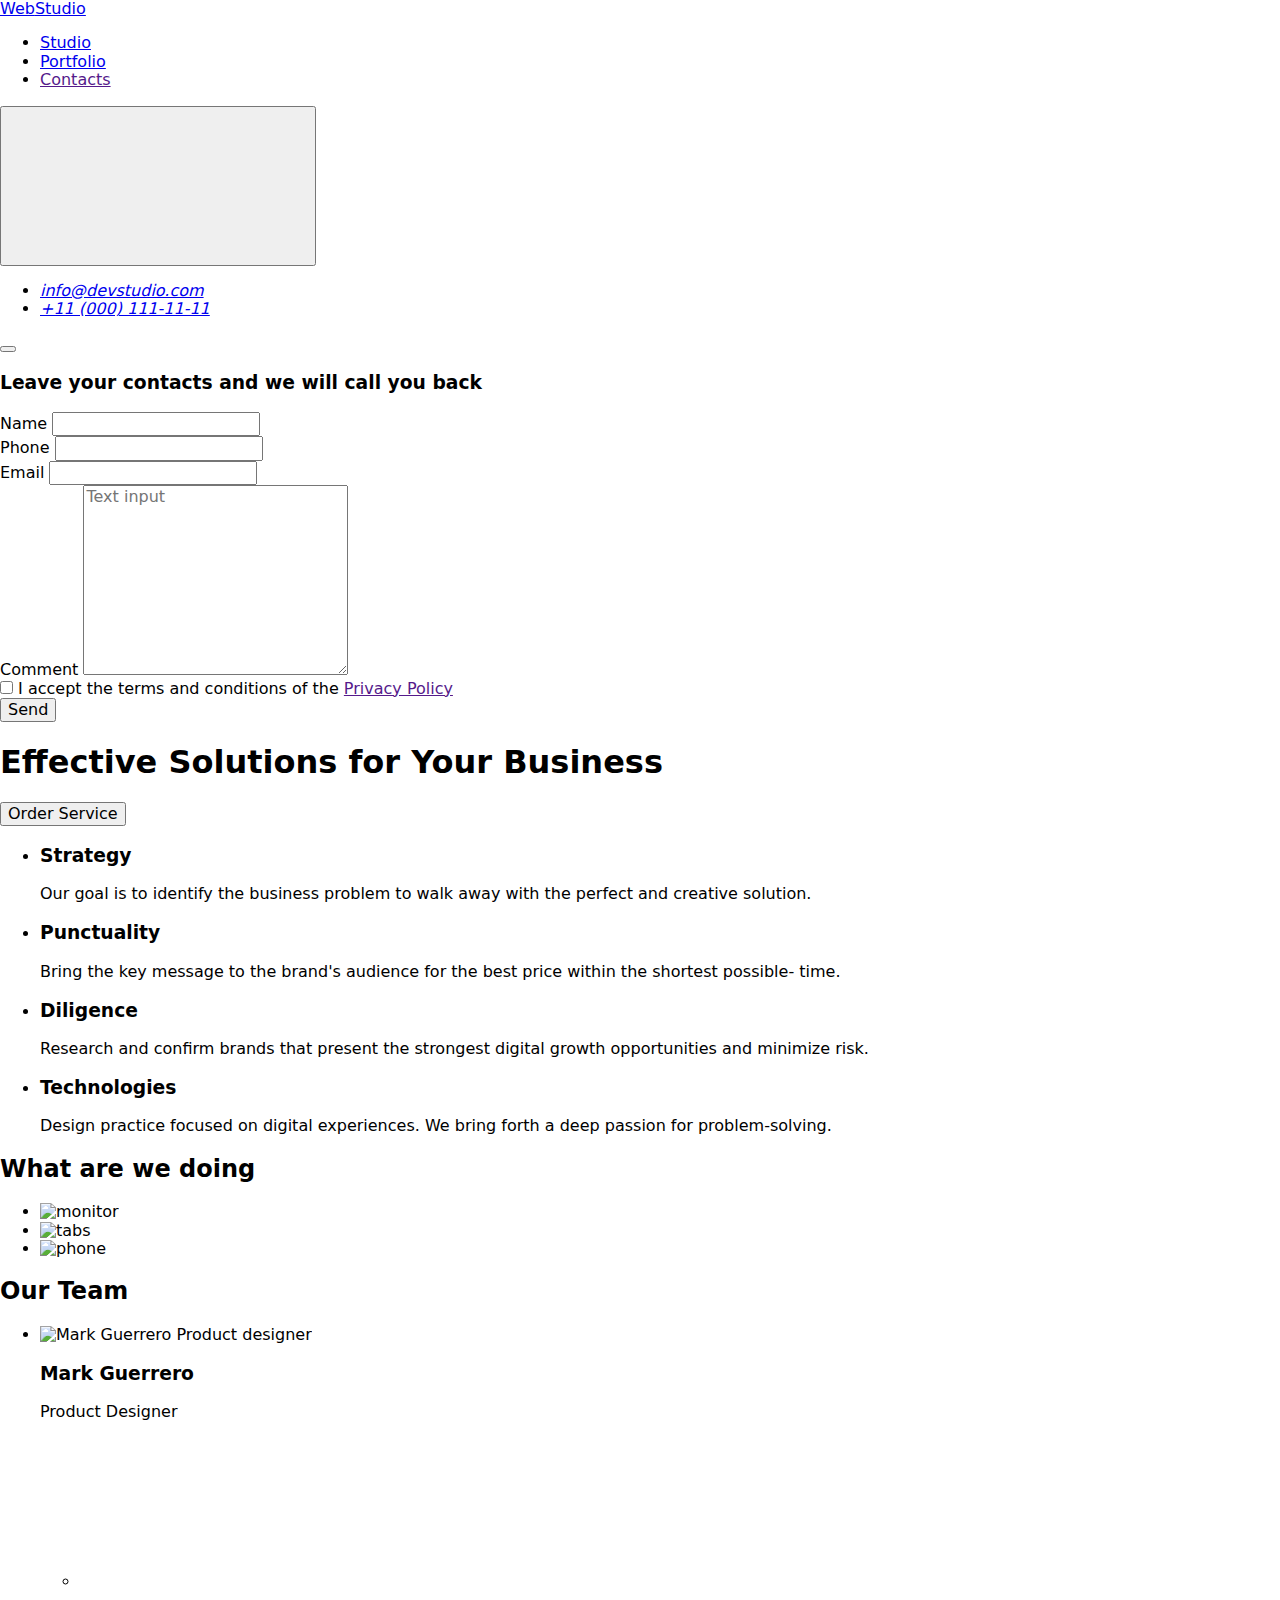
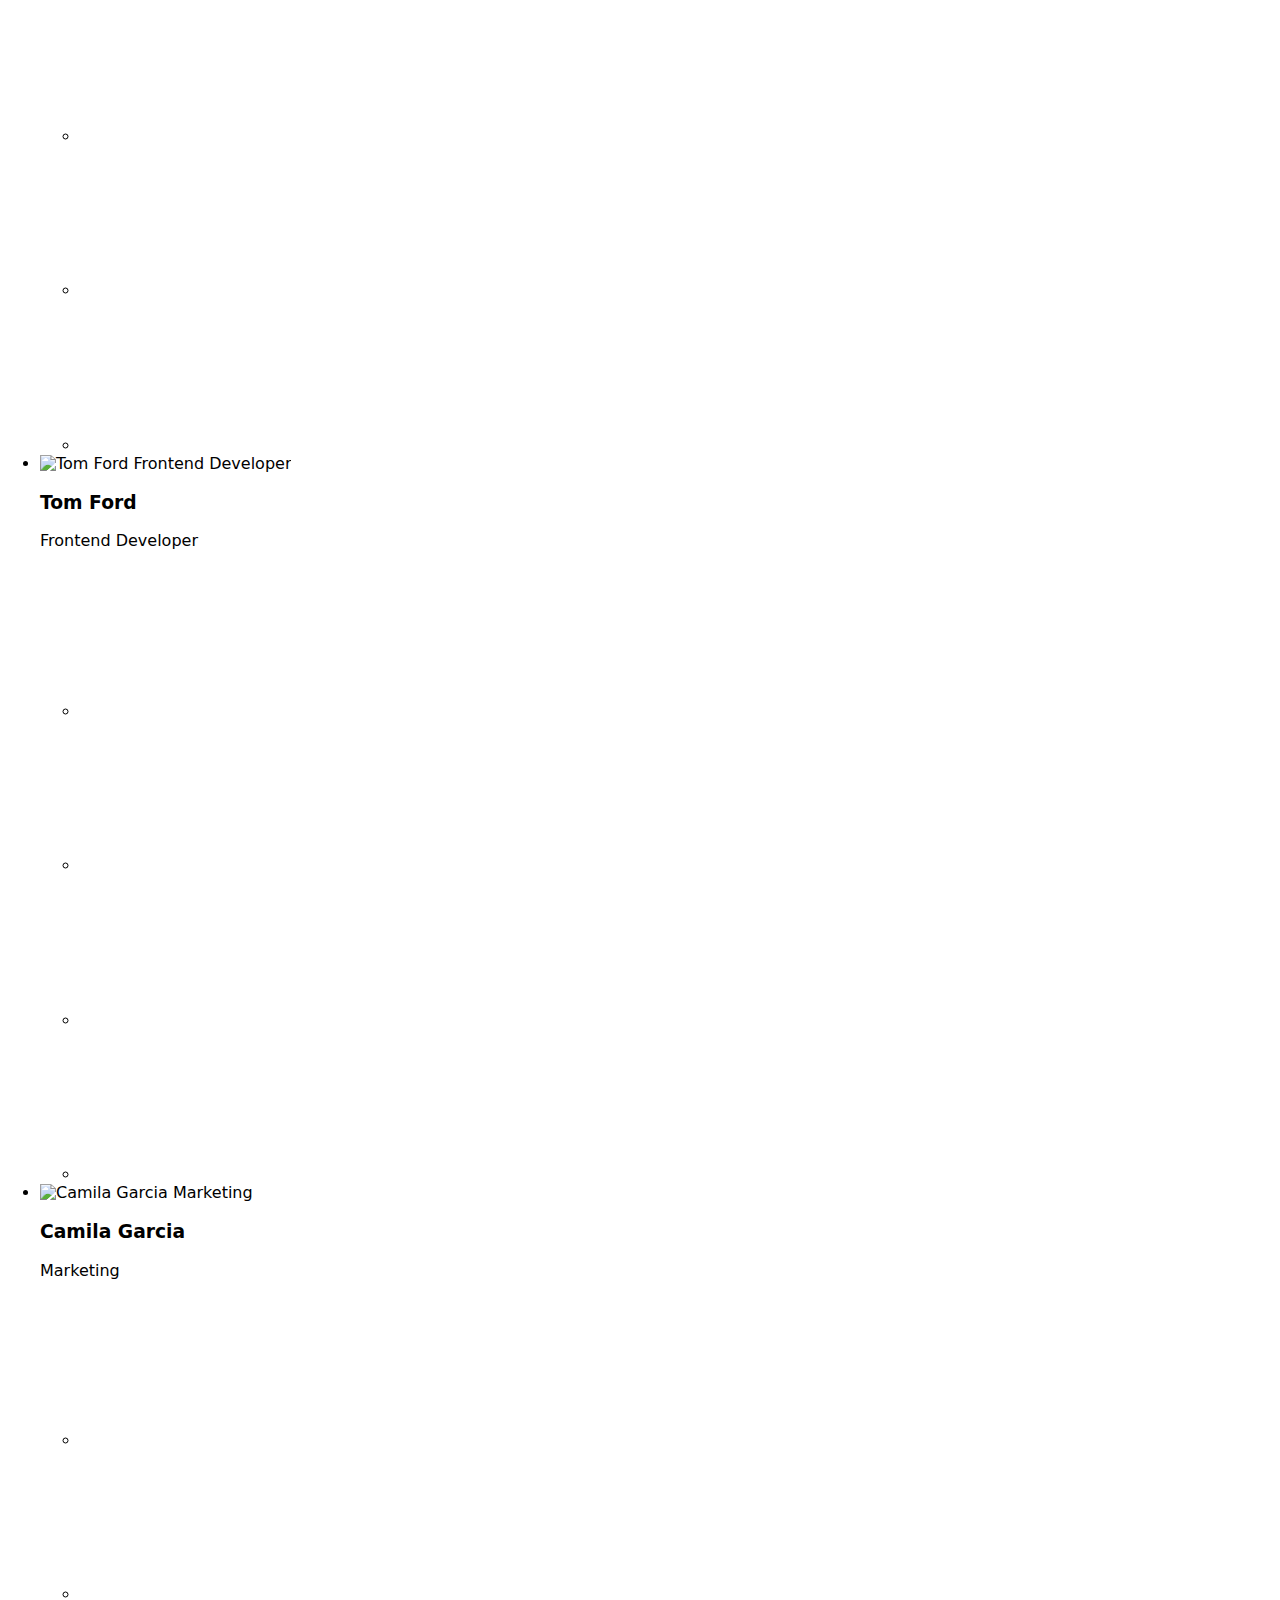
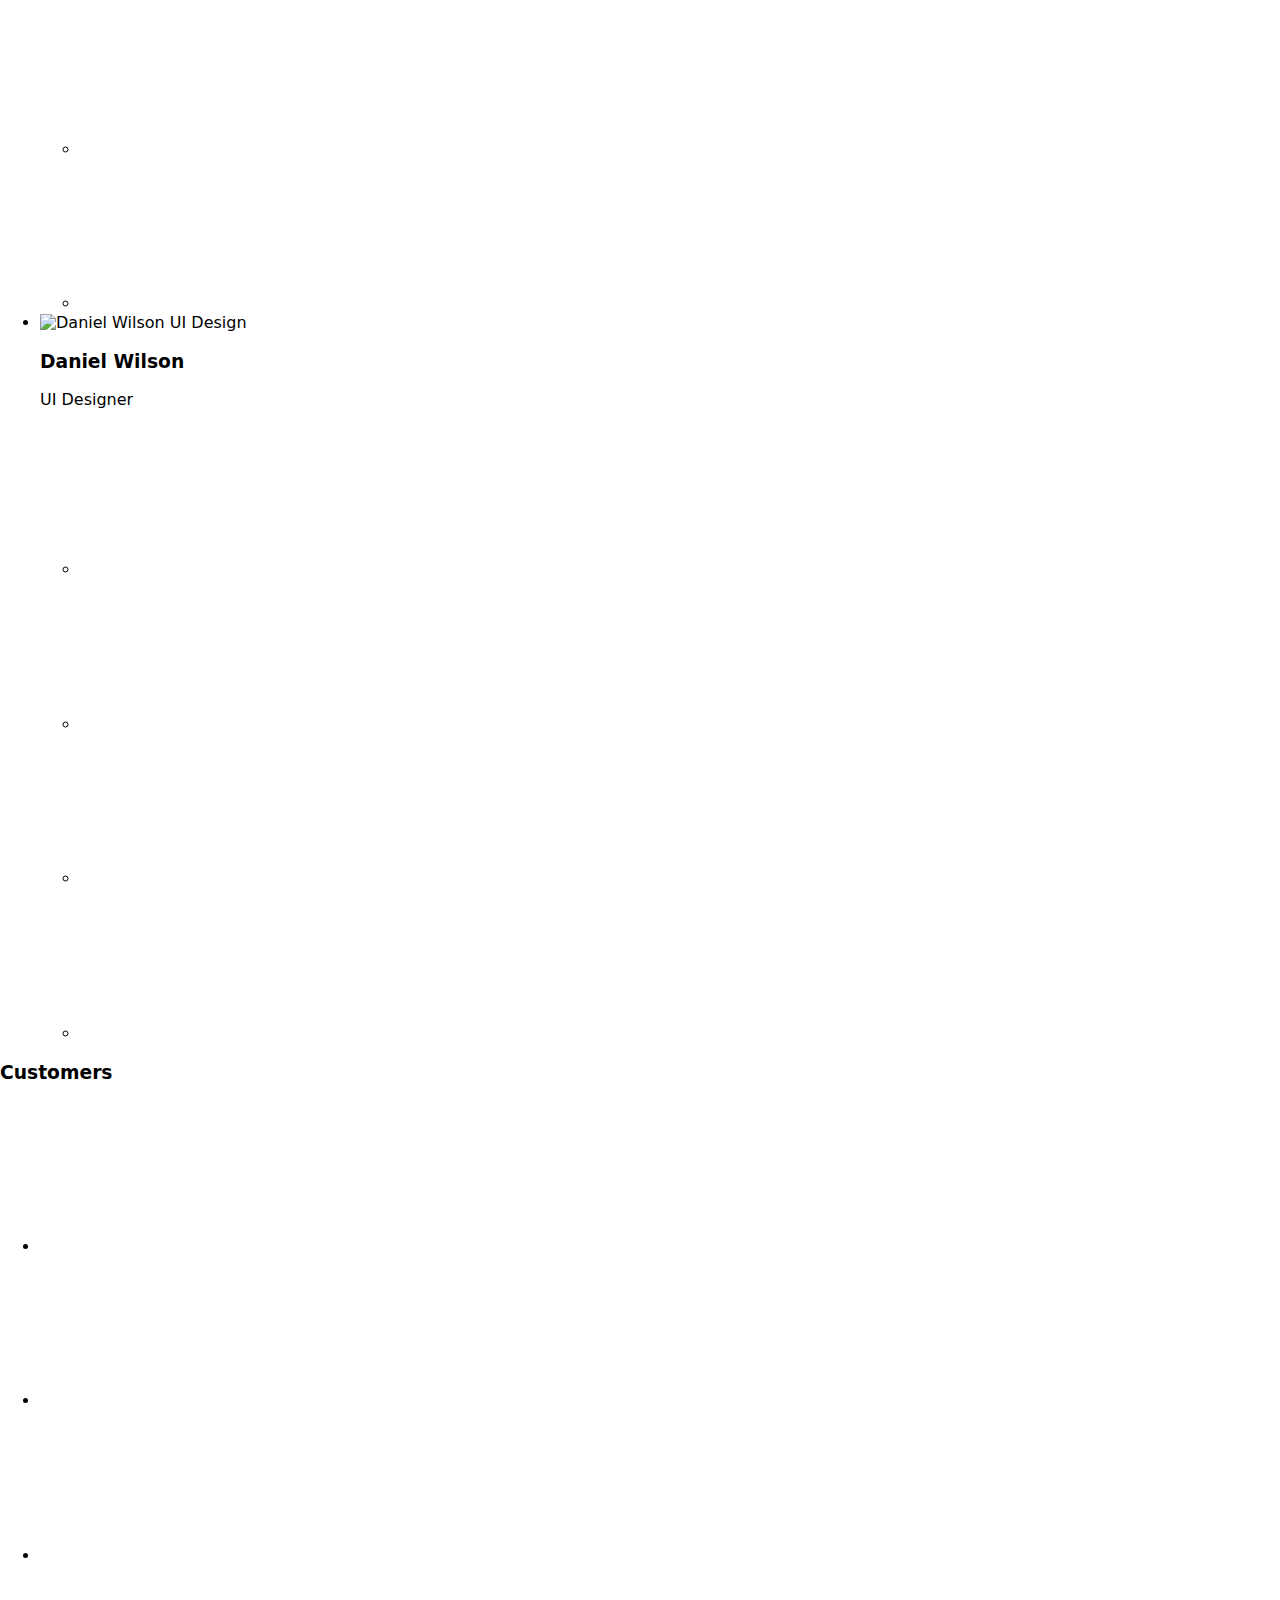
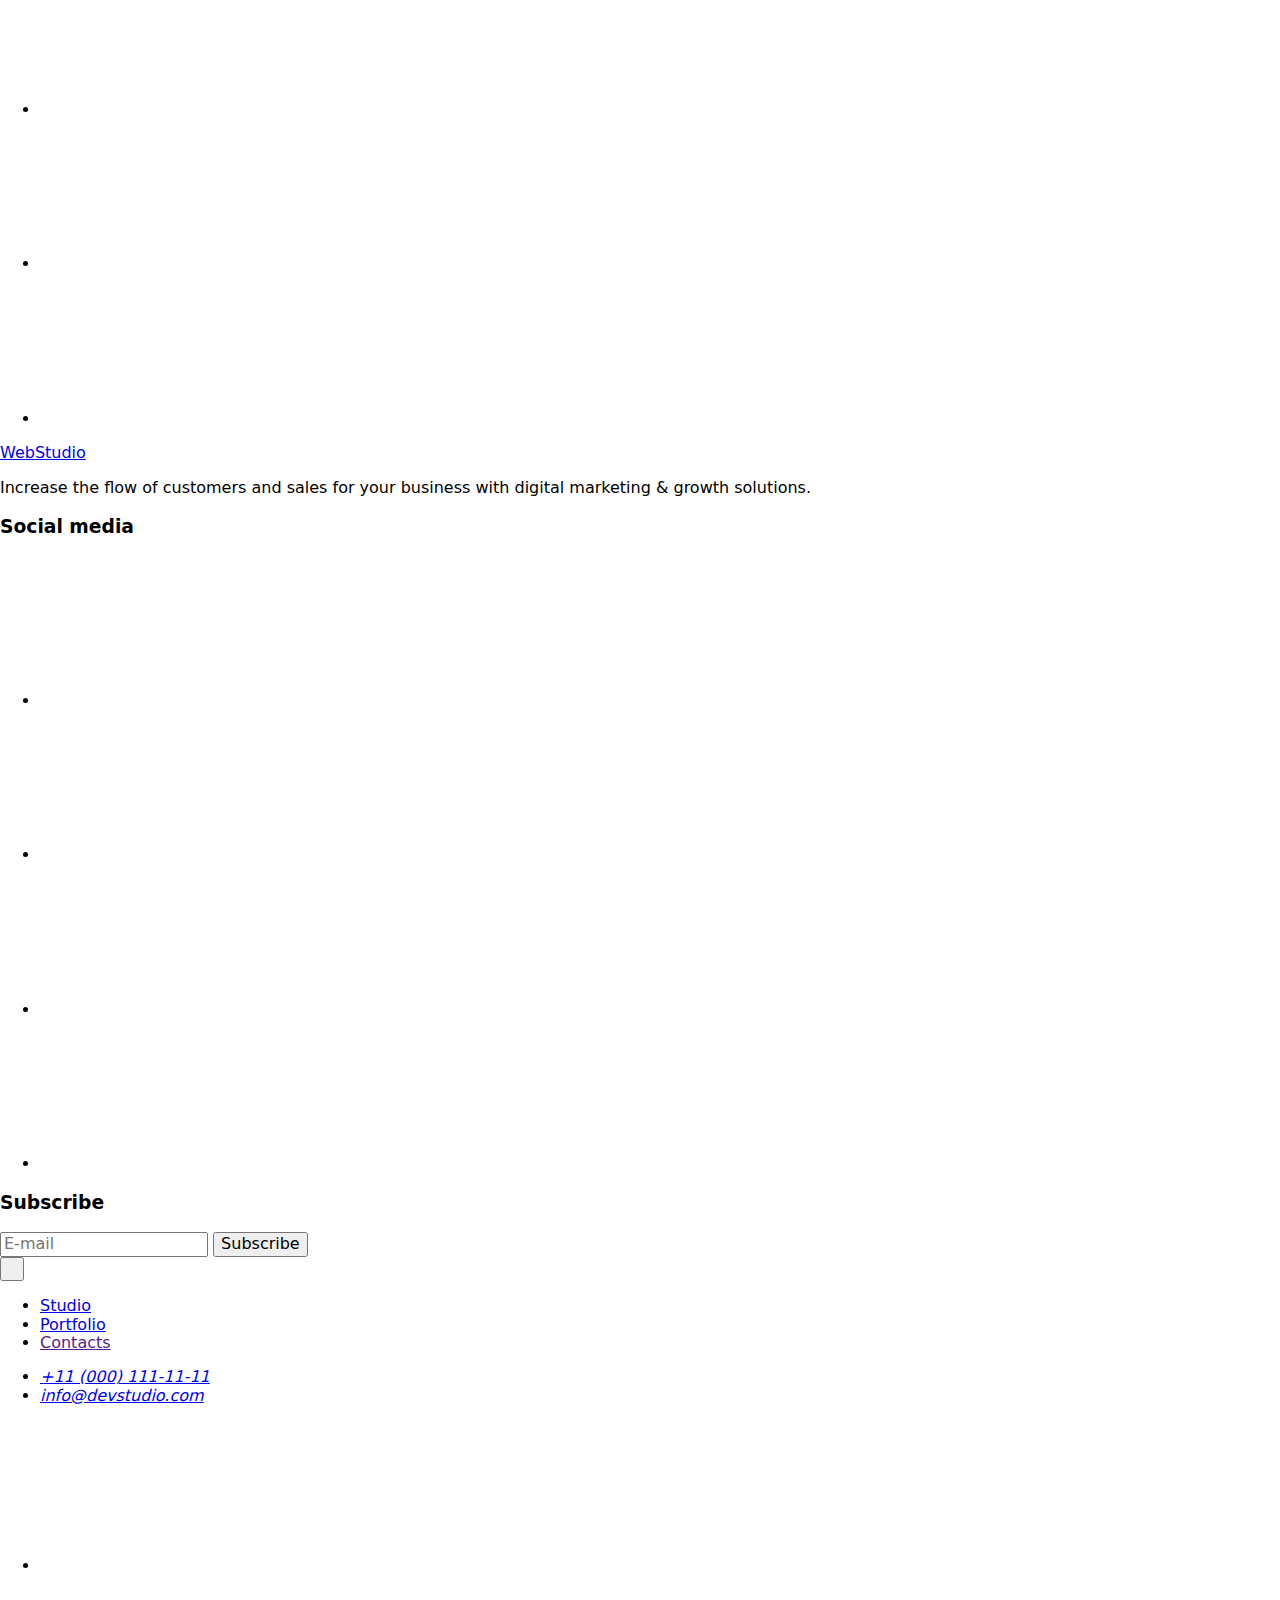
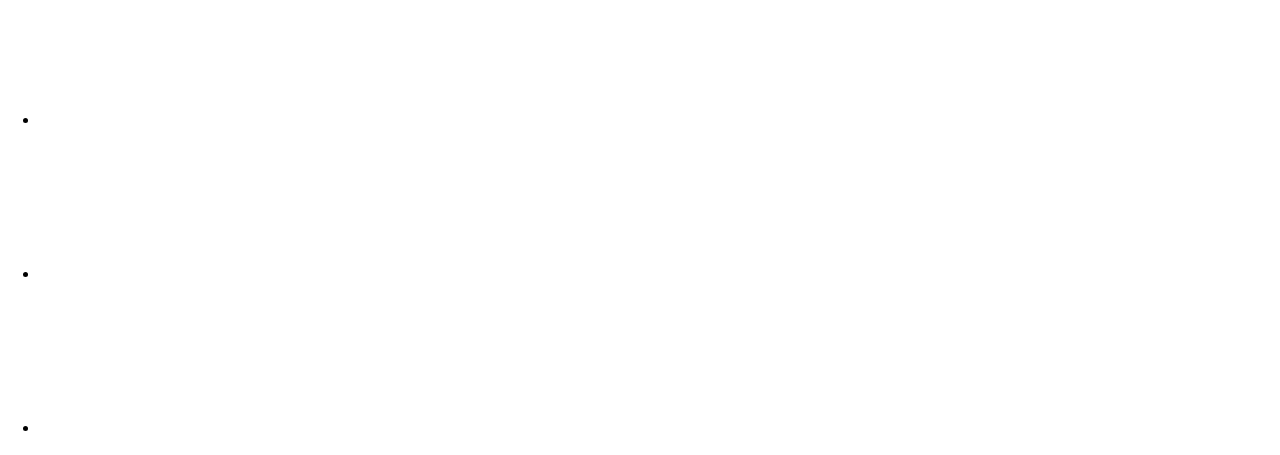
==== index.html @ 791ce7dd "Create index.html" ====
<!DOCTYPE html>
<html lang="en">

<head>
    <meta charset="UTF-8">
    <meta http-equiv="X-UA-Compatible" content="IE=edge">
    <meta name="viewport" content="width=device-width, initial-scale=1.0">
    <title>Studio</title>


    <link rel="preconnect" href="https://fonts.googleapis.com">
    <link rel="preconnect" href="https://fonts.gstatic.com" crossorigin>
    <link
        href="https://fonts.googleapis.com/css2?family=Raleway:wght@800&family=Roboto:wght@400;500;700;900&display=swap"
        rel="stylesheet">
    <link rel="preconnect" href="https://fonts.gstatic.com" crossorigin>
    <link
        href="https://fonts.googleapis.com/css2?family=Raleway:wght@800&family=Roboto:wght@400;500;700;900&display=swap"
        rel="stylesheet">
    <link rel="stylesheet"
        href="https://cdnjs.cloudflare.com/ajax/libs/modern-normalize/1.1.0/modern-normalize.min.css">
    <link rel="stylesheet" href="./css/style.css">
</head>

<body>
    <!-- HEADER -->
    <header class="page-header">
        <!-- Navigation -->
        <div class="conteiner">
            <nav class="navigation">
                <a class="link logotype" href="./index.html">Web<span class="logotype-item">Studio</span></a>
                <ul class="list menu-list">
                    <li class="menu-item"><a class="link menu-link hover color" href="./index.html">Studio</a></li>
                    <li class="menu-item"><a class="link menu-link" href="./portfolio.html">Portfolio</a></li>
                    <li class="menu-item"><a class="link menu-link" href="">Contacts</a></li>
                </ul>
            </nav>
            <button  class="mobile-menu-open"><svg class="icon-one icon-hamburger js-open-menu">
                    <use  href="./images/social-media/icons.svg#icon-hamburger"></use>
                </svg></button>
            <!-- Address -->
            <address class="list-number">
                <ul class=" list-number">
                    <li><a class="link mail-post" href="mailto:info@devstudio.com">info@devstudio.com</a></li>
                    <li><a class="link phone-number" href="tel:+110001111111">+11 (000) 111-11-11</a></li>
                </ul>
            </address>
        </div>
    </header>
    
    </div>

    <main>
        <section class="page-hero">
            <div data-modal class="backdrop is-hidden">
                <div class="modal">

                    <div class="conteiner-modal">
                        <button class="button-modal" type="button" data-modal-close></button>
                        <h3 class="modal-title">Leave your contacts and we will call you back</h3>

                        <form class="form">
                            <div class="field">
                                <label for="name">Name</label>
                                <input type="text" class="name icon-form" name="name" id="name">
                            </div>
                            <div class="field">
                                <label for="phone">Phone</label>
                                <input type="tel" class="phone icon-form" name="phone" id="phone">
                            </div>
                            <div class="field">
                                <label for="email">Email</label>
                                <input type="email" class="mail icon-form" name="email" id="email">
                            </div>
                            <div class="form-comment"><label for="comment">Comment</label>
                                <textarea name="comment" id="comment" placeholder="Text input" cols="30"
                                    rows="10"></textarea>
                            </div>
                            <div class="form-policy">
                                <label class="label-policy"><input type="checkbox" class="border" name="privacy-policy"
                                        id="privacy-policy">
                                    <span class="icon-policy">
                                    </span>I accept the terms and conditions of the <a class="link-policy"
                                        href="">Privacy
                                        Policy</a></label>

                            </div>
                            <div class="form-button"><button class="button-form" type="submit">Send</button>
                            </div>
                        </form>
                    </div>
                </div>
            </div>
            <div class="hero">
                <h1 class="hero-title">Effective Solutions for Your Business</h1>
                <button data-modal-open class="button" type="button">Order Service</button>
            </div>

            </div>
        </section>

        <section class="page-first-section">
            <div class="conteiner-first-section">
                <h2 hidden>Strategy</h2>
                <ul class="list list-position">
                    <li class="title-position  icon-antenna">
                        <h3 class="title-item-position">Strategy</h3>
                        <p class="suptitle-position">Our goal is to identify the business problem to walk away with
                            the
                            perfect
                            and
                            creative solution.
                        </p>
                    </li>
                    <li class="title-position icon-clock">
                        <h3 class="title-item-position">Punctuality</h3>
                        <p class="suptitle-position">
                            Bring the key message to the brand's audience for the best price within the shortest
                            possible-
                            time. </p>
                    </li>
                    <li class="title-position icon-diagram">
                        <h3 class="title-item-position">Diligence</h3>
                        <p class="suptitle-position"> Research and confirm brands that present the strongest digital
                            growth
                            opportunities and minimize
                            risk.
                        </p>
                    </li>
                    <li class="title-position icon-astronaut">
                        <h3 class="title-item-position">Technologies</h3>
                        <p class="suptitle-position"> Design practice focused on digital experiences. We bring forth
                            a deep
                            passion
                            for
                            problem-solving.
                        </p>
                    </li>
                </ul>
            </div>
        </section>
        
        <section class="page-section">
            <div class="conteiner-section">
                <h2 class="title">What are we doing</h2>
                <ul class="list list-position">
                    <li> <img src="./images/img-1.jpg" alt="monitor" width="360" height="300"></li>
                    <li> <img src="./images/img-2.jpg" alt="tabs" width="360" height="300"></li>
                    <li> <img src="./images/img-3.jpg" alt="phone" width="360" height="300"></li>
                </ul>
            </div>
        </section>
        <section class="page-last-section">
            <div class="conteiner-last-section">
                <h2 class="title">Our Team</h2>
                <ul class="list list-position-last-section">
                    <li class="list-workers"> <img src="./images/Team-Card-1.jpg" alt="Mark Guerrero Product designer"
                            width="264" height="260">
                        <div class="workers">
                            <h3 class="title-name">Mark Guerrero</h3>
                            <p class="position">Product Designer</p>
                            <ul class="list social-media">
                                <li class="list"><a class="link icon-media" href=""><svg class="">
                                            <use href="./images/social-media/icons.svg#icon-instagramblue"></use>
                                        </svg></a></li>
                                <li class="list"><a class="link icon-media" href=""><svg class="">
                                            <use href="./images/social-media/icons.svg#icon-twitterblue"></use>
                                        </svg></a></li>
                                <li class="list"><a class="link icon-media" href=""><svg class="">
                                            <use href="./images/social-media/icons.svg#icon-facebookblue"></use>
                                        </svg></a></li>
                                <li class="list"><a class="link icon-media" href=""><svg class="">
                                            <use href="./images/social-media/icons.svg#icon-linkrfinblue"></use>
                                        </svg></a></li>
                            </ul>
                        </div>
                    </li>
                    <li class="list-workers"> <img src="./images/Team-Card-2.jpg" alt="Tom Ford Frontend Developer"
                            width="264" height="260">
                        <div class="workers">
                            <h3 class="title-name">Tom Ford</h3>
                            <p class="position">Frontend Developer</p>
                            <ul class="list social-media">
                                <li class="list"><a class="link icon-media" href=""><svg class="">
                                            <use href="./images/social-media/icons.svg#icon-instagramblue"></use>
                                        </svg></a></li>
                                <li class="list"><a class="link icon-media" href=""><svg class="">
                                            <use href="./images/social-media/icons.svg#icon-twitterblue"></use>
                                        </svg></a></li>
                                <li class="list"><a class="link icon-media" href=""><svg class="">
                                            <use href="./images/social-media/icons.svg#icon-facebookblue"></use>
                                        </svg></a></li>
                                <li class="list"><a class="link icon-media" href=""><svg class="">
                                            <use href="./images/social-media/icons.svg#icon-linkrfinblue"></use>
                                        </svg></a></li>
                            </ul>
                        </div>
                    </li>
                    <li class="list-workers"> <img src="./images/Team-Card-3.jpg" alt="Camila Garcia Marketing "
                            width="264" height="260">
                        <div class="workers">
                            <h3 class="title-name">Camila Garcia</h3>
                            <p class="position">Marketing</p>
                            <ul class="list social-media">
                                <li class="list"><a class="link icon-media" href=""><svg class="">
                                            <use href="./images/social-media/icons.svg#icon-instagramblue"></use>
                                        </svg></a></li>
                                <li class="list"><a class="link icon-media" href=""><svg class="">
                                            <use href="./images/social-media/icons.svg#icon-twitterblue"></use>
                                        </svg></a></li>
                                <li class="list"><a class="link icon-media" href=""><svg class="">
                                            <use href="./images/social-media/icons.svg#icon-facebookblue"></use>
                                        </svg></a></li>
                                <li class="list"><a class="link icon-media" href=""><svg class="">
                                            <use href="./images/social-media/icons.svg#icon-linkrfinblue"></use>
                                        </svg></a></li>
                            </ul>
                        </div>
                    </li>
                    <li class="list-workers"> <img src="./images/Team-Card-4.jpg" alt="Daniel Wilson UI Design"
                            width="264" height="260">
                        <div class="workers">
                            <h3 class="title-name">Daniel Wilson</h3>
                            <p class="position">UI Designer</p>
                            <ul class="list social-media">
                                <li class="list"><a class="link icon-media" href=""><svg class="">
                                            <use href="./images/social-media/icons.svg#icon-instagramblue"></use>
                                        </svg></a></li>
                                <li class="list"><a class="link icon-media" href=""><svg class="">
                                            <use href="./images/social-media/icons.svg#icon-twitterblue"></use>
                                        </svg></a></li>
                                <li class="list"><a class="link icon-media" href=""><svg class="">
                                            <use href="./images/social-media/icons.svg#icon-facebookblue"></use>
                                        </svg></a></li>
                                <li class="list"><a class="link icon-media" href=""><svg class="">
                                            <use href="./images/social-media/icons.svg#icon-linkrfinblue"></use>
                                        </svg></a></li>
                            </ul>
                        </div>
                    </li>
                </ul>
            </div>
        </section>
        
        <section class="page-customers">
            <div class="conteiner-customers">
                <h3 class="title ">Customers</h3>
                <ul class="list list-customers">
                    <li class="customers"><a href="" class="link icon"><svg class="">
                                <use href="./images/social-media/icons.svg#icon-yaco"></use>
                            </svg></a></li>
                    <li class="customers"><a href="" class="link icon"><svg class="">
                                <use href="./images/social-media/icons.svg#icon-companytegline"></use>
                            </svg></a></li>
                    <li class="customers"><a href="" class="link icon"><svg class="">
                                <use href="./images/social-media/icons.svg#icon-company"></use>
                            </svg></a></li>
                    <li class="customers"><a href="" class="link icon"><svg class="">
                                <use href="./images/social-media/icons.svg#icon-foster"></use>
                            </svg></a></li>
                    <li class="customers"><a href="" class="link icon"><svg class="">
                                <use href="./images/social-media/icons.svg#icon-brand"></use>
                            </svg></a></li>
                    <li class="customers"><a href="" class="link icon"><svg class="">
                                <use href="./images/social-media/icons.svg#icon-tegline"></use>
                            </svg></a></li>
                </ul>
            </div>
        </section>
    </main> 
    <footer class="footer-section">
        <div class="footer">
            <div class="conteiner-footer">
                <a class="link logotype-footer" href="./index.html">Web<span
                        class="logotype-item-footer">Studio</span></a>
                <p class="footer-subtitle">Increase the flow of customers and sales for your business with digital
                    marketing
                    &
                    growth solutions.
                </p>
            </div>
            <div class="footer-social-media">
                <h3 class="title-footer">Social media</h3>
                <ul class="list list-footer">
                    <li>
                        <a class="link link-media link-footer" href="">
                            <svg class="">
                                <use href="./images/social-media/icons.svg#icon-instagram"></use>
                            </svg>
                        </a>
                    </li>
                    <li>
                        <a class="link link-media link-footer" href="">
                            <svg class="">
                                <use href="./images/social-media/icons.svg#icon-twitter"></use>
                            </svg>
                        </a>
                    </li>
                    <li>
                        <a class="link link-media link-footer" href="">
                            <svg class="">
                                <use href="./images/social-media/icons.svg#icon-facebook"></use>
                            </svg>
                        </a>
                    </li>
                    <li>
                        <a class="link link-media link-footer" href="">
                            <svg class="">
                                <use href="./images/social-media/icons.svg#icon-linkedin"></use>
                            </svg>
                        </a>
                    </li>
                </ul>
            </div>
            <div class="subscribe">
                <h3 class="footer-subscribe">Subscribe</h3>
                <form class="form-footer-subscribe">
                    <input type="mail" placeholder="E-mail" class="mail-field" name="foooter-mail">
                    <button class="button-subscribe" type="submit">Subscribe</button>
                </form>
            </div>
        </div>
    </footer>
    <div class="mobile-menu is-open js-menu-container" >
        <div class="conteiner-mobile">
        <button  type="button" class="mobile-menu-close js-close-menu">
            <svg width="8" height="8" class="mobile-icon-close"><use href="./images/social-media/icons.svg#icon-close-black"></use></svg>
        </button>
        <ul class="list-filters">
            <li class="list mobile-list"><a class="link mobile-menu-list" href="./index.html">Studio</a></li>
            <li class="list mobile-list"><a class="link mobile-menu-list" href="./portfolio.html">Portfolio</a></li>
            <li class="list mobile-list"><a class="link mobile-menu-list" href="">Contacts</a></li>
        </ul>
        <address>
            <ul class="list-filters-contacts">
                <li class="list"><a class="link mobile-phone-number" href="tel:+110001111111">+11 (000) 111-11-11</a></li>
                <li class="list"><a class="link mobile-post" href="mailto:info@devstudio.com">info@devstudio.com</a></li>
                
            </ul>
            <ul class="list social-media-mobile">
                <li class="list"><a class="link icon-media" href=""><svg class="">
                            <use href="./images/social-media/icons.svg#icon-instagramblue"></use>
                        </svg></a></li>
                <li class="list"><a class="link icon-media" href=""><svg class="">
                            <use href="./images/social-media/icons.svg#icon-twitterblue"></use>
                        </svg></a></li>
                <li class="list"><a class="link icon-media" href=""><svg class="">
                            <use href="./images/social-media/icons.svg#icon-facebookblue"></use>
                        </svg></a></li>
                <li class="list"><a class="link icon-media" href=""><svg class="">
                            <use href="./images/social-media/icons.svg#icon-linkrfinblue"></use>
                        </svg></a></li>
            </ul>
        </address>
    </div>
    <script src="./modal-menu.js"></script> 
    <script src="./modal.js"></script>
</body>

</html>
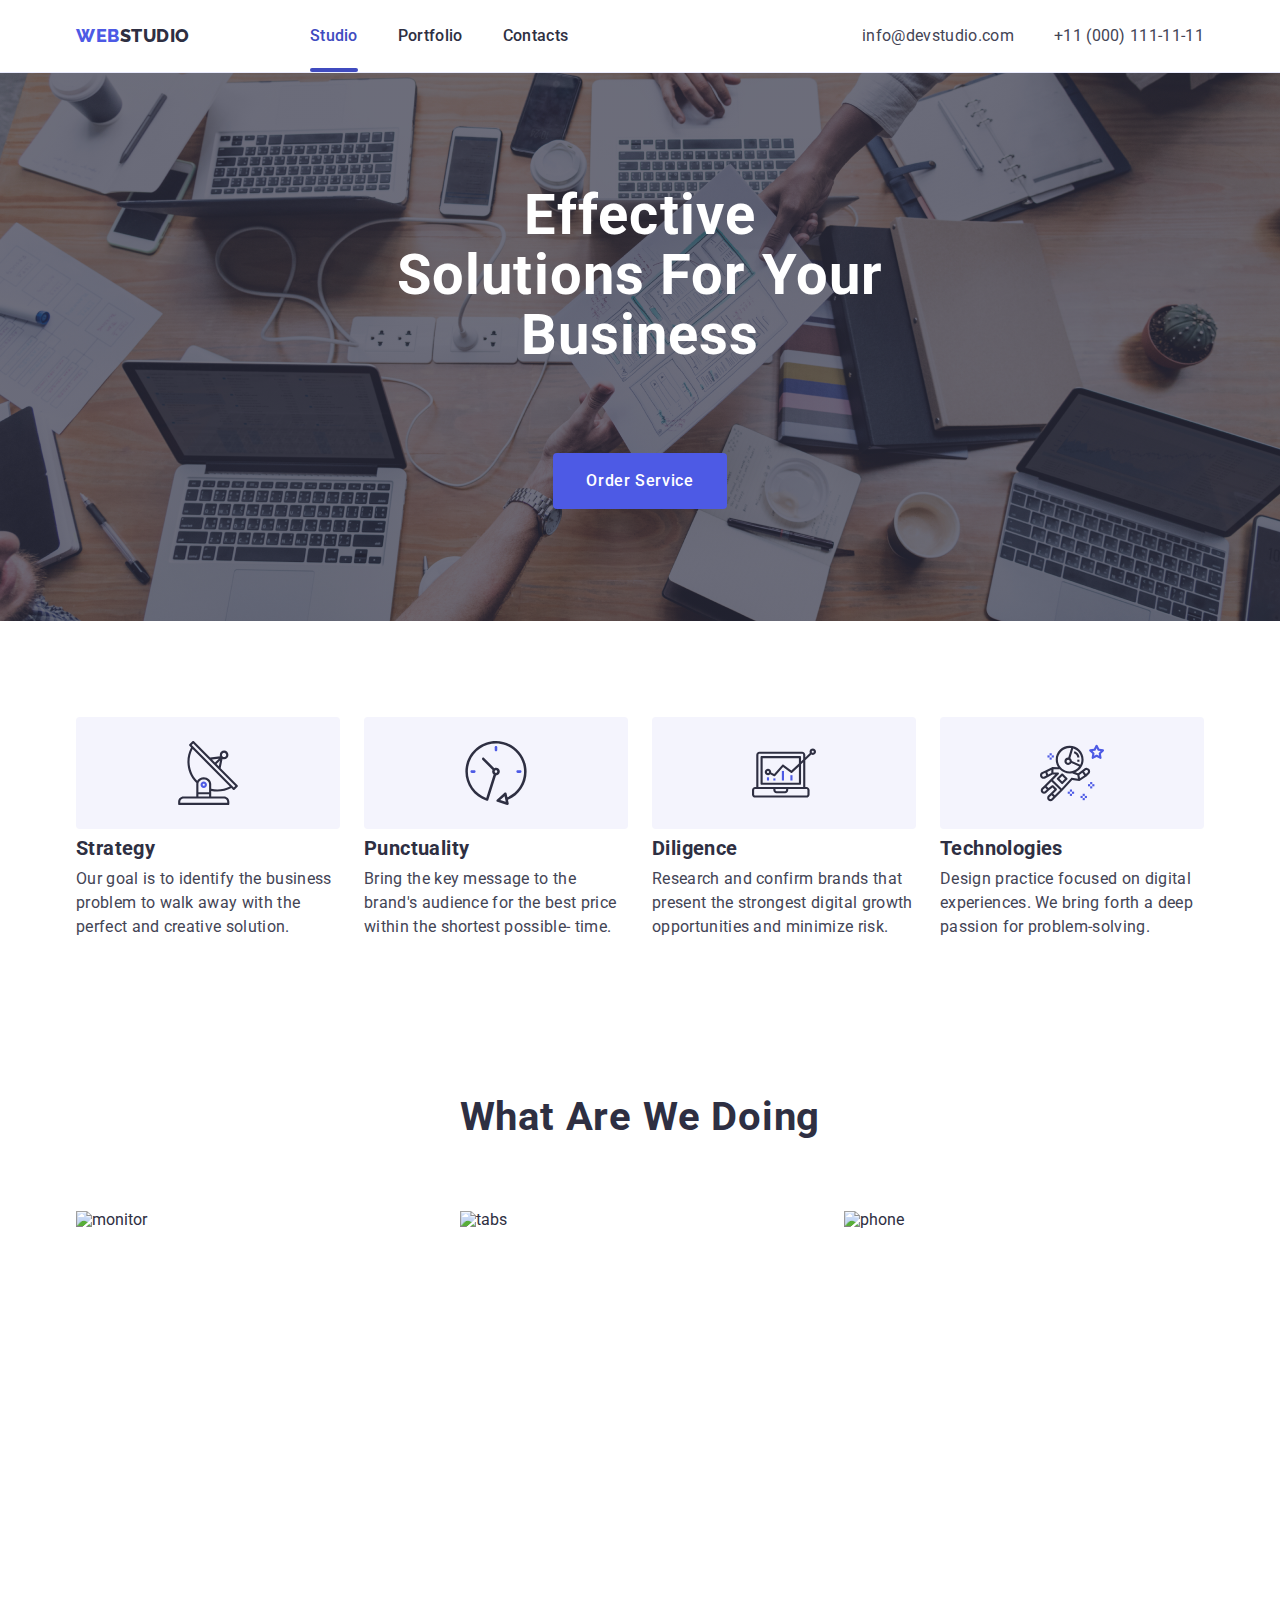
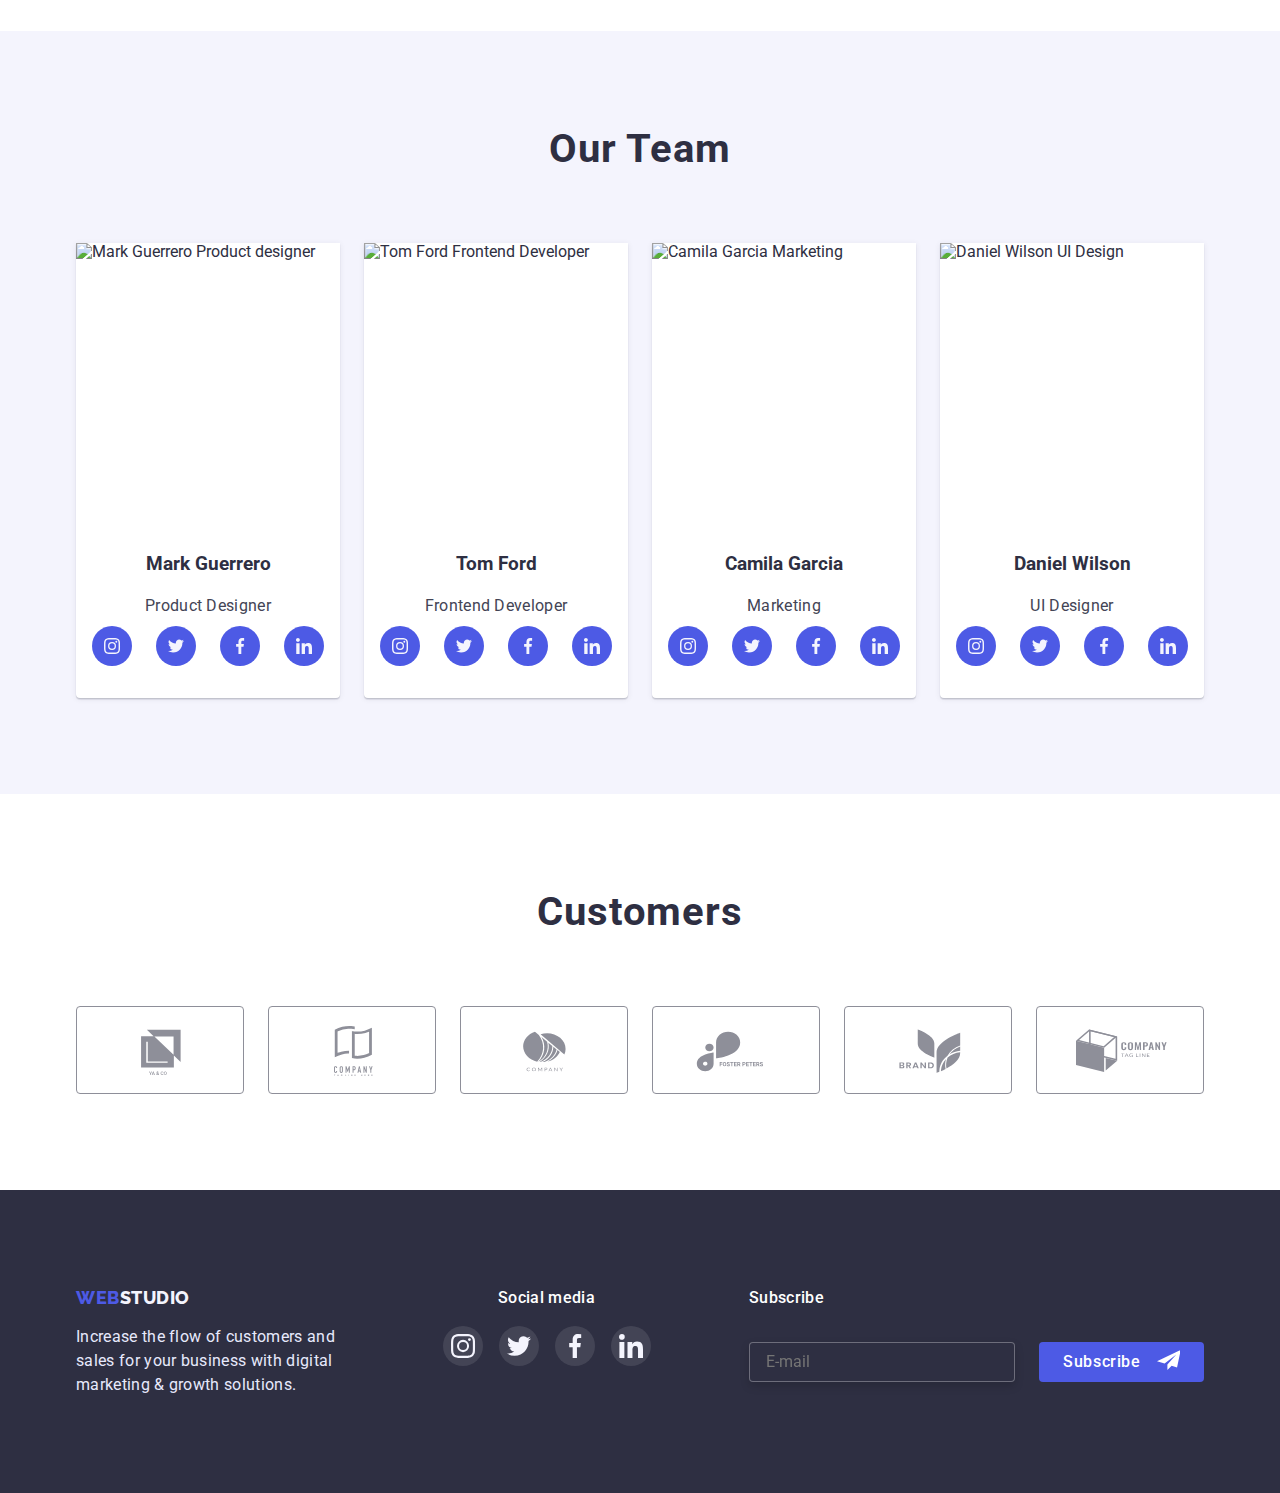
==== commit 15d3db61: "Update index.html" ====
--- a/index.html
+++ b/index.html
@@ -35,8 +35,8 @@
                     <li class="menu-item"><a class="link menu-link" href="">Contacts</a></li>
                 </ul>
             </nav>
-            <button  class="mobile-menu-open"><svg class="icon-one icon-hamburger js-open-menu">
-                    <use  href="./images/social-media/icons.svg#icon-hamburger"></use>
+            <button class="mobile-menu-open"><svg class="icon-one icon-hamburger js-open-menu">
+                    <use href="./images/social-media/icons.svg#icon-hamburger"></use>
                 </svg></button>
             <!-- Address -->
             <address class="list-number">
@@ -47,9 +47,6 @@
             </address>
         </div>
     </header>
-    
-    </div>
-
     <main>
         <section class="page-hero">
             <div data-modal class="backdrop is-hidden">
@@ -95,10 +92,7 @@
                 <h1 class="hero-title">Effective Solutions for Your Business</h1>
                 <button data-modal-open class="button" type="button">Order Service</button>
             </div>
-
-            </div>
-        </section>
-
+        </section>
         <section class="page-first-section">
             <div class="conteiner-first-section">
                 <h2 hidden>Strategy</h2>
@@ -139,14 +133,28 @@
                 </ul>
             </div>
         </section>
-        
         <section class="page-section">
             <div class="conteiner-section">
                 <h2 class="title">What are we doing</h2>
                 <ul class="list list-position">
-                    <li> <img src="./images/img-1.jpg" alt="monitor" width="360" height="300"></li>
-                    <li> <img src="./images/img-2.jpg" alt="tabs" width="360" height="300"></li>
-                    <li> <img src="./images/img-3.jpg" alt="phone" width="360" height="300"></li>
+                    <li>
+                        <picture>
+                            <source srcset="./images/desktop-img-1.jpg 1x, ./images/desktop-img-1@2x.jpg 2x">
+                            <img src="./images/img-1.jpg" alt="monitor" width="360" height="300">
+                        </picture>
+                    </li>
+                    <li>
+                        <picture>
+                            <source srcset="./images/desktop-img-2.jpg 1x, ./images/desktop-img-2@2x.jpg 2x,">
+                            <img src="./images/img-2.jpg" alt="tabs" width="360" height="300">
+                        </picture>
+                    </li>
+                    <li>
+                        <picture>
+                            <source srcset="./images/desktop-img-3.jpg 1x, ./images/desktop-img-3@2x.jpg 2x">
+                            <img src="./images/img-3.jpg" alt="phone" width="360" height="300">
+                        </picture>
+                    </li>
                 </ul>
             </div>
         </section>
@@ -154,8 +162,11 @@
             <div class="conteiner-last-section">
                 <h2 class="title">Our Team</h2>
                 <ul class="list list-position-last-section">
-                    <li class="list-workers"> <img src="./images/Team-Card-1.jpg" alt="Mark Guerrero Product designer"
-                            width="264" height="260">
+                    <li class="list-workers">
+                        <picture>
+                            <source srcset="./images/mark.jpg 1x, ./images/mark@2x.jpg 2x"> <img src="./images/mark.jpg"
+                                alt="Mark Guerrero Product designer" width="264" height="260">
+                        </picture>
                         <div class="workers">
                             <h3 class="title-name">Mark Guerrero</h3>
                             <p class="position">Product Designer</p>
@@ -175,8 +186,11 @@
                             </ul>
                         </div>
                     </li>
-                    <li class="list-workers"> <img src="./images/Team-Card-2.jpg" alt="Tom Ford Frontend Developer"
-                            width="264" height="260">
+                    <li class="list-workers">
+                        <picture>
+                            <source srcset="./images/tom.jpg 1x, ./images/tom@2x.jpg 2x"> <img src="./images/tom.jpg"
+                                alt="Tom Ford Frontend Developer" width="264" height="260">
+                        </picture>
                         <div class="workers">
                             <h3 class="title-name">Tom Ford</h3>
                             <p class="position">Frontend Developer</p>
@@ -196,8 +210,11 @@
                             </ul>
                         </div>
                     </li>
-                    <li class="list-workers"> <img src="./images/Team-Card-3.jpg" alt="Camila Garcia Marketing "
-                            width="264" height="260">
+                    <li class="list-workers">
+                        <picture>
+                            <source srcset="./images/camila.jpg 1x, ./images/camila@2x.jpg 2x"><img
+                                src="./images/camila.jpg" alt="Camila Garcia Marketing " width="264" height="260">
+                        </picture>
                         <div class="workers">
                             <h3 class="title-name">Camila Garcia</h3>
                             <p class="position">Marketing</p>
@@ -217,8 +234,11 @@
                             </ul>
                         </div>
                     </li>
-                    <li class="list-workers"> <img src="./images/Team-Card-4.jpg" alt="Daniel Wilson UI Design"
-                            width="264" height="260">
+                    <li class="list-workers">
+                        <picture>
+                            <source srcset="./images/daniel.jpg 1x, ./images/daniel@2x.jpg 2x"><img
+                                src="./images/daniel.jpg" alt="Daniel Wilson UI Design" width="264" height="260">
+                        </picture>
                         <div class="workers">
                             <h3 class="title-name">Daniel Wilson</h3>
                             <p class="position">UI Designer</p>
@@ -241,33 +261,33 @@
                 </ul>
             </div>
         </section>
-        
+
         <section class="page-customers">
             <div class="conteiner-customers">
                 <h3 class="title ">Customers</h3>
                 <ul class="list list-customers">
-                    <li class="customers"><a href="" class="link icon"><svg class="">
+                    <li class="customers"><a href="" class="link icon"><svg class="link-icon">
                                 <use href="./images/social-media/icons.svg#icon-yaco"></use>
                             </svg></a></li>
-                    <li class="customers"><a href="" class="link icon"><svg class="">
+                    <li class="customers"><a href="" class="link icon"><svg class="link-icon">
                                 <use href="./images/social-media/icons.svg#icon-companytegline"></use>
                             </svg></a></li>
-                    <li class="customers"><a href="" class="link icon"><svg class="">
+                    <li class="customers"><a href="" class="link icon"><svg class="link-icon">
                                 <use href="./images/social-media/icons.svg#icon-company"></use>
                             </svg></a></li>
-                    <li class="customers"><a href="" class="link icon"><svg class="">
+                    <li class="customers"><a href="" class="link icon"><svg class="link-icon">
                                 <use href="./images/social-media/icons.svg#icon-foster"></use>
                             </svg></a></li>
-                    <li class="customers"><a href="" class="link icon"><svg class="">
+                    <li class="customers"><a href="" class="link icon"><svg class="link-icon">
                                 <use href="./images/social-media/icons.svg#icon-brand"></use>
                             </svg></a></li>
-                    <li class="customers"><a href="" class="link icon"><svg class="">
+                    <li class="customers"><a href="" class="link icon"><svg class="link-icon">
                                 <use href="./images/social-media/icons.svg#icon-tegline"></use>
                             </svg></a></li>
                 </ul>
             </div>
         </section>
-    </main> 
+    </main>
     <footer class="footer-section">
         <div class="footer">
             <div class="conteiner-footer">
@@ -321,40 +341,44 @@
             </div>
         </div>
     </footer>
-    <div class="mobile-menu is-open js-menu-container" >
+    <div class="mobile-menu js-menu-container">
         <div class="conteiner-mobile">
-        <button  type="button" class="mobile-menu-close js-close-menu">
-            <svg width="8" height="8" class="mobile-icon-close"><use href="./images/social-media/icons.svg#icon-close-black"></use></svg>
-        </button>
-        <ul class="list-filters">
-            <li class="list mobile-list"><a class="link mobile-menu-list" href="./index.html">Studio</a></li>
-            <li class="list mobile-list"><a class="link mobile-menu-list" href="./portfolio.html">Portfolio</a></li>
-            <li class="list mobile-list"><a class="link mobile-menu-list" href="">Contacts</a></li>
-        </ul>
-        <address>
-            <ul class="list-filters-contacts">
-                <li class="list"><a class="link mobile-phone-number" href="tel:+110001111111">+11 (000) 111-11-11</a></li>
-                <li class="list"><a class="link mobile-post" href="mailto:info@devstudio.com">info@devstudio.com</a></li>
-                
+            <button type="button" class="mobile-menu-close js-close-menu">
+                <svg width="8" height="8" class="mobile-icon-close">
+                    <use href="./images/social-media/icons.svg#icon-close-black"></use>
+                </svg>
+            </button>
+            <ul class="list-filters">
+                <li class="list mobile-list"><a class="link mobile-menu-list" href="./index.html">Studio</a></li>
+                <li class="list mobile-list"><a class="link mobile-menu-list" href="./portfolio.html">Portfolio</a></li>
+                <li class="list mobile-list"><a class="link mobile-menu-list" href="">Contacts</a></li>
             </ul>
-            <ul class="list social-media-mobile">
-                <li class="list"><a class="link icon-media" href=""><svg class="">
-                            <use href="./images/social-media/icons.svg#icon-instagramblue"></use>
-                        </svg></a></li>
-                <li class="list"><a class="link icon-media" href=""><svg class="">
-                            <use href="./images/social-media/icons.svg#icon-twitterblue"></use>
-                        </svg></a></li>
-                <li class="list"><a class="link icon-media" href=""><svg class="">
-                            <use href="./images/social-media/icons.svg#icon-facebookblue"></use>
-                        </svg></a></li>
-                <li class="list"><a class="link icon-media" href=""><svg class="">
-                            <use href="./images/social-media/icons.svg#icon-linkrfinblue"></use>
-                        </svg></a></li>
-            </ul>
-        </address>
-    </div>
-    <script src="./modal-menu.js"></script> 
-    <script src="./modal.js"></script>
+            <address>
+                <ul class="list-filters-contacts">
+                    <li class="list"><a class="link mobile-phone-number" href="tel:+110001111111">+11 (000)
+                            111-11-11</a></li>
+                    <li class="list"><a class="link mobile-post" href="mailto:info@devstudio.com">info@devstudio.com</a>
+                    </li>
+
+                </ul>
+                <ul class="list social-media-mobile">
+                    <li class="list"><a class="link icon-media" href=""><svg class="">
+                                <use href="./images/social-media/icons.svg#icon-instagramblue"></use>
+                            </svg></a></li>
+                    <li class="list"><a class="link icon-media" href=""><svg class="">
+                                <use href="./images/social-media/icons.svg#icon-twitterblue"></use>
+                            </svg></a></li>
+                    <li class="list"><a class="link icon-media" href=""><svg class="">
+                                <use href="./images/social-media/icons.svg#icon-facebookblue"></use>
+                            </svg></a></li>
+                    <li class="list"><a class="link icon-media" href=""><svg class="">
+                                <use href="./images/social-media/icons.svg#icon-linkrfinblue"></use>
+                            </svg></a></li>
+                </ul>
+            </address>
+        </div>
+        <script src="./modal-menu.js"></script>
+        <script src="./modal.js"></script>
 </body>
 
 </html>--- a/css/style.css
+++ b/css/style.css
@@ -0,0 +1,1937 @@
+ :root {
+  --text-color: #434455;
+  --main-color: #f4f4fd;
+  --accent-color: #404bbf;
+  --link-color: #2e2f42;
+}
+html {
+}
+
+*,
+*::before,
+*::after {
+  box-sizing: inherit;
+}
+
+
+.list {
+  list-style: none;
+  padding: 0px;
+  margin: 0px;
+
+}
+.link {
+  text-decoration: none;
+  display: flex;
+}
+img {
+  display: block;
+  max-width: 100%;
+  height: auto;
+}
+body {
+  font-family: "Roboto", sans-serif;
+  color: var(--link-color);
+  margin-left: auto;
+  margin-right: auto;
+}
+/*
+
+
+.conteiner-first-section {
+  width: 1128px;
+  margin-left: auto;
+  margin-right: auto;
+  padding-left: 15px;
+  padding-right: 15px;
+}
+
+.conteiner-last-section {
+  width: 1128px;
+  margin-left: auto;
+  margin-right: auto;
+  padding-left: 15px;
+  padding-right: 15px;
+}
+.conteiner-title {
+  border-right: 1px solid #e7e9fc;
+  border-left: 1px solid #e7e9fc;
+  border-bottom: 1px solid #e7e9fc;
+  padding-bottom: 32px;
+  padding-left: 16px;
+  padding-top: 32px;
+}
+.list-item:hover, .list-item:focus {
+  border-right: 0.5px solid #f4f4fd;
+  border-left: 0.5px solid #f4f4fd;
+  border-bottom: 0.5px solid #f4f4fd;
+  box-shadow: 0px 1px 6px rgba(46, 47, 66, 0.08),
+    0px 1px 1px rgba(46, 47, 66, 0.16), 0px 2px 1px rgba(46, 47, 66, 0.08);
+}.suptitle {
+  font-size: 16px;
+  line-height: 1.5;
+  letter-spacing: 0.02em;
+  color: var(--text-color);
+  margin: 0px;
+}
+.box {
+position: relative; 
+overflow: hidden;
+}
+.list-item:hover .overlay {
+  transform: translateX(0);
+}
+
+.overlay{
+  position: absolute;
+  content: "";
+
+ top: 0;
+  left: 0;
+  width: 100%;
+  height: 100%;
+  background: #4D5AE5;
+  transform: translateY(100%);
+  transition: transform 250ms cubic-bezier(0.4, 0, 0.2, 1);
+}
+.overlay > p{
+  font-weight: 400;
+font-size: 16px;
+line-height: 1.5;
+letter-spacing: 0.02em;
+color: var(--main-color);
+margin-top: 24px;
+margin-left: auto;
+margin-right: auto;
+width: 296px;
+}
+
+.title-item {
+  font-weight: 500;
+  font-size: 20px;
+  line-height: 1.25;
+  letter-spacing: 0.02em;
+
+  margin: 0px;
+}
+.conteiner-filter {
+  margin-left: auto;
+  margin-right: auto;
+  width: 1128px;
+  padding-right: 15px;
+  padding-left: 15px;
+}
+.conteiner-customers {
+  width: 1128px;
+  margin-left: auto;
+  margin-right: auto;
+  padding-left: 15px;
+  padding-right: 15px;
+}
+
+
+.page-header {
+  margin-left: auto;
+  margin-right: auto;
+  border-bottom: 1px solid #e7e9fc;
+}
+
+
+
+.menu-link:hover,
+.menu-link:focus {
+  color: var(--accent-color);
+}
+.menu-link {
+  position: relative;
+  font-weight: 500;
+  font-size: 16px;
+  line-height: 1.5;
+  letter-spacing: 0.02em;
+  color: var(--link-color);
+
+  display: block;
+  padding-top: 24px;
+  padding-bottom: 24px;
+  transition: color 250ms cubic-bezier(0.4, 0, 0.2, 1);
+}
+
+.color{
+  color: var(--accent-color);
+}
+.hover::after{
+  display: block;
+  position: absolute;
+  content: "";
+  width: 100%;
+  height: 4px;
+bottom: 0;
+left: 0;
+  height: 4px;
+border-radius: 2px;
+background-color: var(--accent-color);
+
+}
+
+
+
+
+.button {
+  font-family: "Roboto";
+  font-weight: 500;
+  cursor: pointer;
+  font-size: 16px;
+  line-height: 1.5;
+  letter-spacing: 0.04em;
+  background: #4d5ae5;
+  color: #ffffff;
+
+  min-width: 110px;
+  border-radius: 4px;
+  border-color: #4d5ae5;
+  text-align: center;
+  margin-top: 48px;
+  padding: 16px 32px;
+
+  transition: background-color 250ms cubic-bezier(0.4, 0, 0.2, 1);
+}
+.button-filters {
+  font-weight: 500;
+  font-family: "Roboto", sans-serif;
+  cursor: pointer;
+  font-size: 16px;
+  line-height: 1.5;
+  align-items: center;
+  text-align: center;
+  letter-spacing: 0.04em;
+  background: var(--main-color);
+  color: #4d5ae5;
+
+  border: 1px solid #e7e9fc;
+  border-radius: 4px;
+  padding: 12px 24px;
+  transition: color 250ms cubic-bezier(0.4, 0, 0.2, 1),
+  background-color 250ms cubic-bezier(0.4, 0, 0.2, 1),
+  box-shadow 250ms cubic-bezier(0.4, 0, 0.2, 1);
+}
+.list-button {
+  margin-bottom: 72px;
+  justify-content: center;
+  flex-direction: row;
+  padding: 0px;
+}
+.button:hover,
+.button:focus{
+  background-color: var(--accent-color);
+}
+.list-button .list-item-filter {
+  margin-left: 24px;
+}
+.list-button .list-item-filter:first-child {
+  margin-left: 0px;
+}
+
+.button-filters:hover,
+.button-filters:focus {
+  color: var(--main-color);
+  background: var(--accent-color);
+  box-shadow: 0px 3px 1px rgba(0, 0, 0, 0.1), 0px 2px 1px rgba(0, 0, 0, 0.08),
+    0px 2px 2px rgba(0, 0, 0, 0.12);
+    
+}
+.button-modal{
+  display: flex;
+  cursor: pointer;
+  height: 22px;
+  width: 12px;
+  border-radius: 50%;
+  border: 0;
+  justify-content: end;
+  margin-left: 336px;
+background-image: url(../images/close-black.svg);
+background-position: center;
+background-repeat: no-repeat;
+
+transition: 
+background-image 250ms cubic-bezier(0.4, 0, 0.2, 1),
+background-color 250ms cubic-bezier(0.4, 0, 0.2, 1);
+}
+.button-modal:hover, 
+.button-modal:focus{
+  background-color: var(--accent-color);
+  background-image: url(../images/close-white.svg);
+}
+.form-button{
+  margin-top: 24px;
+  text-align: center;
+}
+.button-form{
+  font-weight: 500;
+  cursor: pointer;
+  font-size: 16px;
+  line-height: 1.5;
+  letter-spacing: 0.04em;
+  background: #4d5ae5;
+  color: #ffffff;
+
+  min-width: 110px;
+  border-color: #4d5ae5;
+  text-align: center;
+  padding: 16px 32px;
+  box-shadow: 0px 4px 4px rgba(0, 0, 0, 0.15);
+border-radius: 4px;
+justify-content: center;
+transition: background-color 250ms cubic-bezier(0.4, 0, 0.2, 1);
+}
+.button-form:hover,
+.button-form:focus{
+  background-color: var(--accent-color);
+}
+
+.backdrop{
+  position: fixed;
+top: 0;
+left: 0;
+  width: 100%;
+  height: 100%;
+  background-color: rgba(46, 47, 66, 0.4);
+  opacity: 1;
+  transition: opacity 250ms;
+}
+.backdrop.is-hidden{
+opacity: 0;
+pointer-events: none;
+}
+.backdrop.is-hidden .modal{
+  transform: translate(-50%, -50%)  scale(0.9);
+}
+.modal{
+
+  position: absolute;
+  top: 50%;
+  left: 50%;
+  min-width: 408px;
+
+  background-color: #fcfcfc;
+  border-radius: 4px;
+  justify-content: end;
+  display: flex;
+transform: translate(-50%, -50%) scale(1);
+transition: transform 250ms cubic-bezier(0.4, 0, 0.2, 1);
+}
+.modal-title{
+
+  font-weight: 500;
+  font-size: 16px;
+  line-height: 1.5;
+  margin-top: 24px;
+text-align: center;
+margin-bottom: 16px;
+margin-top: 24px;
+}
+.form .field, .form-comment {
+  display: flex;
+  flex-direction: column;
+
+  color: #8E8F99;
+}
+.field {
+  
+  margin-top: 8px;
+  transition: border-color 250ms cubic-bezier(0.4, 0, 0.2, 1);
+} 
+ .field:focus-within{
+border-color: #4D5AE5;
+}
+.field label {
+
+  font-weight: 400;
+font-size: 12px;
+line-height: 1.3;
+}
+
+.form-comment {
+  margin-top: 8px;
+
+}
+.form-comment label{
+
+  font-weight: 400;
+font-size: 12px;
+line-height: 1.3;
+}
+.form-comment textarea{
+  outline: none;
+  resize: none;
+  margin-top: 4px;
+  height: 120px;
+  border: 1px solid rgba(33, 33, 33, 0.2);
+border-radius: 4px;
+padding: 8px 16px;
+transition: border 250ms cubic-bezier(0.4, 0, 0.2, 1);
+}
+.form-comment textarea:focus-within{
+  border-color:  #4D5AE5;
+}
+.form-comment textarea::placeholder{
+  font-weight: 400;
+  font-size: 12px;
+  line-height: 1.3;
+}
+.form-policy{
+  margin-top: 16px;
+}
+.form-policy label{
+  font-weight: 400;
+font-size: 12px;
+line-height: 1.3;
+color: #757575;
+}
+.icon-form{
+  height: 40px;
+  outline: none;
+  border: 1px solid rgba(33, 33, 33, 0.2);
+  border-radius: 4px;
+  margin-top: 4px;
+  background-repeat: no-repeat;
+background-position-y: 14px;
+  background-position-x: 19px; 
+  padding-left: 38px;
+  transition: border-color 250ms cubic-bezier(0.4, 0, 0.2, 1);
+}
+
+
+
+
+.name{
+  background-image: url(../images/social-media/name.svg);
+  transition: background-image 250ms cubic-bezier(0.4, 0, 0.2, 1);  
+}
+.name:focus-within{
+  background-image: url(../images/social-media/name-blue.svg);
+  }
+.phone{
+  background-image: url(../images/social-media/phone.svg);
+  transition: background-image 250ms cubic-bezier(0.4, 0, 0.2, 1);
+}
+.phone:focus-within{
+  background-image: url(../images/social-media/phone-blue.svg);
+  }
+.mail{
+  background-image: url(../images/social-media/mail.svg);
+  transition: background-image 250ms cubic-bezier(0.4, 0, 0.2, 1);
+}
+.mail:focus-within{
+  background-image: url(../images/social-media/mail-blue.svg);
+  } 
+  .border{
+    position: absolute;
+  width: 1px;
+  height: 1px;
+  margin: -1px;
+  border: 0;
+  padding: 0;
+  
+  white-space: nowrap;
+  clip-path: inset(100%);
+  clip: rect(0 0 0 0);
+  overflow: hidden;
+  
+  }
+  
+  
+  .label-policy{
+    display: flex;
+    align-items: center;
+  }
+  .icon-policy{
+    display: inline-block;
+    width: 15px;
+    height: 15px;
+    border: 1.25px solid #2E2F42;
+border-radius: 2px;
+margin-right: 8px;
+transition: border-color 250ms cubic-bezier(0.4, 0, 0.2, 1),
+background-image 250ms cubic-bezier(0.4, 0, 0.2, 1);
+  }
+  
+  .border:checked + .icon-policy{
+    border-color: #404bbf;
+    content: " ";
+    background-color: #404bbf;
+    width: 16px;
+    height: 16px;
+    background-image: url(../images/social-media/click.svg);
+    background-repeat: no-repeat;
+    background-size: contain;
+    background-origin: border-box;
+    transition: background-image 250ms cubic-bezier(0.4, 0, 0.2, 1);
+  }
+.link-policy{
+  color:#4D5AE5;
+  margin-left: 5px;
+}
+
+.page-hero {
+  margin-left: auto;
+  margin-right: auto;
+  background-color: var(--link-color);
+  background-image: linear-gradient(
+      rgba(46, 47, 66, 0.7),
+      rgba(46, 47, 66, 0.7)
+    ),
+    url(../images/people-office.jpg);
+  background-repeat: no-repeat;
+  background-size: auto, 1440px 600px, cover;
+  background-position: 50% 50%;
+}
+.hero {
+  padding-top: 188px;
+  padding-bottom: 188px;
+  text-align: center;
+}
+
+
+.hero-title {
+  font-size: 56px;
+  line-height: 1;
+  letter-spacing: 0.02em;
+  color: #ffffff;
+
+  margin: 0px auto;
+  text-align: center;
+  width: 496px;
+}
+.page-first-section {
+  padding-top: 120px;
+  padding-bottom: 60px;
+}
+
+.page-last-section {
+  padding-top: 120px;
+  padding-bottom: 120px;
+  background: #f4f4fd;
+}
+.page-filter {
+  padding-top: 96px;
+  padding-bottom: 120px;
+}
+.page-customers {
+  padding-top: 120px;
+  padding-bottom: 120px;
+}
+
+
+
+.title-position::before {
+  display: block;
+  content: "";
+  height: 112px;
+  background-repeat: no-repeat;
+  background-position: center;
+  background-color: var(--main-color);
+  border-radius: 4px;
+  margin-bottom: 8px;
+}
+.icon-antenna::before {
+  background-image: url(../images/antenna.svg);
+}
+.icon-clock::before {
+  background-image: url(../images/clock.svg);
+}
+.icon-diagram::before {
+  background-image: url(../images/diagram.svg);
+}
+.icon-astronaut::before {
+  background-image: url(../images/astronaut.svg);
+}
+
+.suptitle {
+  font-size: 16px;
+  line-height: 1.5;
+  letter-spacing: 0.02em;
+  color: var(--text-color);
+  margin: 0px;
+}
+.box {
+position: relative; 
+overflow: hidden;
+}
+.list-item:hover .overlay {
+  transform: translateX(0);
+}
+
+.overlay{
+  position: absolute;
+  content: "";
+
+ top: 0;
+  left: 0;
+  width: 100%;
+  height: 100%;
+  background: #4D5AE5;
+  transform: translateY(100%);
+  transition: transform 250ms cubic-bezier(0.4, 0, 0.2, 1);
+}
+.overlay > p{
+  font-weight: 400;
+font-size: 16px;
+line-height: 1.5;
+letter-spacing: 0.02em;
+color: var(--main-color);
+margin-top: 24px;
+margin-left: auto;
+margin-right: auto;
+width: 296px;
+}
+
+.title-item {
+  font-weight: 500;
+  font-size: 20px;
+  line-height: 1.25;
+  letter-spacing: 0.02em;
+
+  margin: 0px;
+}
+
+.list-photo-item {
+  display: flex;
+  flex-wrap: wrap;
+  row-gap: 48px;
+  column-gap: 24px;
+}
+.box {
+position: relative; 
+overflow: hidden;
+}
+.list-item:hover .overlay {
+  transform: translateX(0);
+}
+
+.overlay{
+  position: absolute;
+  content: "";
+
+ top: 0;
+  left: 0;
+  width: 100%;
+  height: 100%;
+  background: #4D5AE5;
+  transform: translateY(100%);
+  transition: transform 250ms cubic-bezier(0.4, 0, 0.2, 1);
+}
+.overlay > p{
+  font-weight: 400;
+font-size: 16px;
+line-height: 1.5;
+letter-spacing: 0.02em;
+color: var(--main-color);
+margin-top: 24px;
+margin-left: auto;
+margin-right: auto;
+width: 296px;
+}
+
+.list-position-last-section {
+  column-gap: 24px;
+}
+.list-customers {
+  column-gap: 24px;
+}
+
+.icon {
+  border: 1px solid #8e8f99;
+  border-radius: 4px;
+  padding: 16px 32px;
+  fill: #8e8f99;
+  width: 102px;
+  height: 54px;
+transition: border-color 250ms cubic-bezier(0.4, 0, 0.2, 1),
+fill 250ms cubic-bezier(0.4, 0, 0.2, 1) ;
+}
+
+.icon:hover, :focus{
+
+  border-color: var(--accent-color);
+  fill: var(--accent-color);
+}
+.icon-media {
+  width: 40px;
+  height: 40px;
+  fill: #4d5ae5;
+  transition: fill 250ms cubic-bezier(0.4, 0, 0.2, 1);
+}
+.icon-media:hover,
+.icon-media:focus {
+  fill: var(--accent-color);
+}
+
+
+.title-name {
+  font-size: 20px;
+  line-height: 1.2;
+  text-align: center;
+  letter-spacing: 0.02em;
+  color: var(--text-color);
+
+  margin: 0;
+  padding-bottom: 8px;
+}
+.list-workers {
+  background: #ffffff;
+  box-shadow: 0px 1px 6px rgba(46, 47, 66, 0.08),
+    0px 1px 1px rgba(46, 47, 66, 0.16), 0px 2px 1px rgba(46, 47, 66, 0.08);
+  border-radius: 0px 0px 4px 4px;
+}
+
+
+
+.list-item {
+  width: 360px;
+  cursor: pointer;
+  transform: box-shadow 250ms cubic-bezier(0.4, 0, 0.2, 1);
+}
+
+.list-item:hover, .list-item:focus {
+  box-shadow: 0px 3px 1px rgba(0, 0, 0, 0.1), 0px 2px 1px rgba(0, 0, 0, 0.08),
+    0px 2px 2px rgba(0, 0, 0, 0.12);
+}
+.menu-list {
+  display: flex;
+}
+.menu-list .menu-item + .menu-item {
+  margin-left: 40px;
+}
+.footer-section {
+  background-color: var(--link-color);
+  padding-top: 100px;
+  padding-bottom: 100px;
+}
+.footer {
+  width: 1128px;
+  padding-left: 15px;
+  padding-right: 15px;
+  margin-right: auto;
+  margin-left: auto;
+  display: flex;
+}
+.logotype-footer {
+  font-weight: 800;
+  cursor: pointer;
+  color: #4d5ae5;
+  font-family: "Raleway", sans-serif;
+  font-size: 18px;
+  line-height: 1.3;
+
+  width: 115px;
+  align-items: center;
+  letter-spacing: 0.03em;
+  text-transform: uppercase;
+
+  margin-bottom: 16px;
+}
+.list-footer {
+  column-gap: 16px;
+}
+.link-footer {
+  width: 40px;
+  height: 40px;
+  background-color: rgba(255, 255, 255, 0.1);
+    border-radius: 50%;
+    transition: background-color 250ms cubic-bezier(0.4, 0, 0.2, 1);
+}
+.link-footer:hover,
+.link-footer:focus {
+  background-color: #31d0aa;
+}
+.footer-social-media {
+  margin-left: 120px;
+}
+.footer-subscribe{
+
+font-style: normal;
+font-weight: 500;
+font-size: 16px;
+line-height: 1.5;
+letter-spacing: 0.02em;
+color: #FFFFFF;
+margin-top:0;
+margin-bottom: 16px;
+}
+.subscribe{
+  margin-left: 80px;
+}
+.mail-field{
+  height: 22px;
+  width: 230px;
+  padding: 8px 16px ;
+  border: 1px solid rgba(255, 255, 255, 0.3);
+  filter: drop-shadow(0px 4px 4px rgba(0, 0, 0, 0.15));
+  border-radius: 4px;
+  background-color: var(--link-color);
+}
+.button-subscribe{
+  font-weight: 500;
+font-size: 16px;
+line-height: 1.5;
+  letter-spacing: 0.04em;
+
+display: inline-flex;
+  cursor: pointer;
+  color: #ffffff;
+  padding:8px 24px ;
+  background: #4D5AE5;
+border-radius: 4px;
+border: 0;
+align-items: center;
+margin-left: 22px;
+transition: background-color 250ms cubic-bezier(0.4, 0, 0.2, 1);
+}
+.button-subscribe:hover,
+.button-subscribe:focus{
+  background-color: var(--accent-color);
+}
+.button-subscribe::after{
+  content: "";
+  display: inline-block;
+  width: 24px;
+  height: 24px;
+  background-image: url(../images/social-media/send.svg);
+  background-repeat: no-repeat;
+margin-left: 16px;
+} */
+
+
+@media screen and (max-width:767px) {
+
+  .menu-list{
+    display: none;
+  }
+  .list-number{
+    display: none;
+  }
+
+.conteiner{
+  display: flex;
+  justify-content: space-between;
+  padding-left: 16px;
+  padding-right: 16px;
+  align-items: center;
+  width: 398px;
+  margin-left: auto;
+  margin-right: auto;
+}
+.mobile-menu-open{
+  background-color: transparent;
+  border: none;
+  padding: 0;
+  line-height: 0;
+  
+}
+
+.mobile-menu{
+
+  position: relative;
+  position: fixed;
+  width: 100%;
+  height: 100%;
+  z-index: 1000;
+  top: 0;
+  left:0;
+  background-color: white;
+  opacity: 0;
+  visibility: hidden;
+  pointer-events: none;
+  transition: opacity 250ms cubic-bezier(0.4, 0, 0.2, 1),
+  visibility 250ms cubic-bezier(0.4, 0, 0.2, 1);
+}
+.mobile-menu.is-open{
+  opacity: 1;
+  visibility: visible;
+  pointer-events: auto;
+}
+.mobile-menu-close{
+  position: absolute;
+  top:40px;
+  right: 40px;
+  display: flex;
+  width: 22px;
+  height: 22px;
+padding: 0;
+  border-radius: 50%;
+  background: #E7E9FC;
+  border: 1px solid rgba(0, 0, 0, 0.1);
+justify-content: center;
+align-items: center;
+transition: color 250ms cubic-bezier(0.4, 0, 0.2, 1);
+}
+.mobile-menu-close:hover{
+  background-color: var(--accent-color);
+  fill: white;
+}
+
+.mobile-list:nth-child(n+2){
+  margin-top: 40px;
+}
+.mobile-menu-list{
+  font-weight: 700;
+font-size: 36px;
+line-height: 1.1;
+letter-spacing: 0.02em;
+text-transform: capitalize;
+color: var(--text-color);
+}
+.mobile-list:hover,
+.mobile-list:focus{
+  color: var(--accent-color);
+}
+.list-filters{
+  margin: 0;
+  padding: 0;
+margin-top: 16px;
+}
+.conteiner-mobile{
+  padding: 40px;
+}
+.mobile-phone-number{
+  font-style: normal;
+  font-weight: 600;
+  font-size: 36px;
+  line-height: 1.1;
+  text-transform: capitalize;
+
+
+  color: var(--text-color);
+}
+.mobile-post{
+  font-style: normal;
+  font-weight: 500;
+font-size: 20px;
+line-height: 1.2;
+color: var(--text-color);
+margin-top: 40px;
+}
+.list-filters-contacts{
+  margin: 0;
+  padding: 0;
+  margin-top: 284px;
+}
+
+.icon-media {
+  width: 40px;
+  height: 40px;
+  fill: #4d5ae5;
+  transition: fill 250ms cubic-bezier(0.4, 0, 0.2, 1);
+}
+.icon-media{
+  fill: var(--accent-color);
+}
+
+.social-media-mobile {
+  display: flex;
+  text-align: center;
+  flex-wrap: wrap;
+  margin-top: 48px;
+  gap: 56px;
+  
+}
+}
+/* Min-width 300px */
+@media screen and (min-width:300px){
+  .conteiner-title {
+    border-right: 1px solid #e7e9fc;
+    border-left: 1px solid #e7e9fc;
+    border-bottom: 1px solid #e7e9fc;
+    padding: 16px 32px;
+  }
+  .list-photo-item{
+  display: flex;
+  flex-wrap: wrap;
+  row-gap: 48px;
+  justify-content: center;
+  }
+  .list-item:hover, .list-item:focus {
+    border-right: 0.5px solid #f4f4fd;
+    border-left: 0.5px solid #f4f4fd;
+    border-bottom: 0.5px solid #f4f4fd;
+    box-shadow: 0px 1px 6px rgba(46, 47, 66, 0.08),
+      0px 1px 1px rgba(46, 47, 66, 0.16), 0px 2px 1px rgba(46, 47, 66, 0.08);
+  }.suptitle {
+    font-size: 16px;
+    line-height: 1.5;
+    letter-spacing: 0.02em;
+    color: var(--text-color);
+    margin: 0px;
+  }
+  .box {
+  position: relative; 
+  overflow: hidden;
+  }
+  .list-item:hover .overlay {
+    transform: translateX(0);
+  }
+  .list-item{
+  
+width: 396px;
+  }
+  .overlay{
+    position: absolute;
+    content: "";
+  
+   top: 0;
+    left: 0;
+    width: 100%;
+    height: 100%;
+    background: #4D5AE5;
+    transform: translateY(100%);
+    transition: transform 250ms cubic-bezier(0.4, 0, 0.2, 1);
+  }
+  .overlay > p{
+    font-weight: 400;
+  font-size: 16px;
+  line-height: 1.5;
+  letter-spacing: 0.02em;
+  color: var(--main-color);
+  margin-top: 24px;
+  margin-left: auto;
+  margin-right: auto;
+  width: 296px;
+  }
+  
+  .title-item {
+    font-weight: 500;
+    font-size: 20px;
+    line-height: 1.25;
+    letter-spacing: 0.02em;
+  
+    margin: 0px;
+  }
+  .page-filter{
+    margin-top: 48px;
+    margin-bottom: 48px;
+
+  }
+  .conteiner-filter {
+    margin-left: auto;
+    margin-right: auto;
+    padding-right: 16px;
+    padding-left: 16px;
+  width: 398px;
+  }
+  .button-filters {
+    font-weight: 500;
+    font-family: "Roboto", sans-serif;
+    cursor: pointer;
+    font-size: 16px;
+    line-height: 1.5;
+    align-items: center;
+    text-align: center;
+    letter-spacing: 0.04em;
+    background: var(--main-color);
+    color: #4d5ae5;
+  
+    border: 1px solid #e7e9fc;
+    border-radius: 4px;
+    padding: 8px 16px;
+    transition: color 250ms cubic-bezier(0.4, 0, 0.2, 1),
+    background-color 250ms cubic-bezier(0.4, 0, 0.2, 1),
+    box-shadow 250ms cubic-bezier(0.4, 0, 0.2, 1);
+  }
+  .list-button {
+    display: flex;
+    margin-bottom: 48px;
+    flex-direction: row;
+    flex-wrap: wrap;
+    padding: 0px;
+    column-gap: 24px;
+    row-gap: 16px;
+  }
+  .list-button:nth-child(n+4){
+    
+  }
+
+  .footer-section{
+    padding-top: 96px;
+    padding-bottom: 96px;
+  
+    background-color: var(--link-color);
+  }
+  .footer{
+    padding-left: 16px;
+  padding-right:  16px;
+  }
+  .form-footer-subscribe{
+    display: flex;
+flex-direction: column; 
+justify-content: center;
+ }
+.footer-subscribe{
+
+font-style: normal;
+font-weight: 500;
+font-size: 16px;
+line-height: 1.5;
+letter-spacing: 0.02em;
+color: #FFFFFF;
+margin-top:0;
+margin-bottom: 16px;
+display: flex;
+justify-content: center;
+align-items: center;
+}
+.mail-field{
+  height: 22px;
+  padding: 8px 16px ;
+  border: 1px solid rgba(255, 255, 255, 0.3);
+  filter: drop-shadow(0px 4px 4px rgba(0, 0, 0, 0.15));
+  border-radius: 4px;
+  background-color: var(--link-color);
+  margin-top: 16px;
+  
+}
+
+.button-subscribe{
+  font-weight: 500;
+font-size: 16px;
+line-height: 1.5;
+  letter-spacing: 0.04em;
+width: 117px;
+display: inline-flex;
+  cursor: pointer;
+  color: #ffffff;
+  padding:8px 24px ;
+  background: #4D5AE5;
+border-radius: 4px;
+border: 0;
+margin: auto;
+margin-top: 16px;
+align-items: center;
+transition: background-color 250ms cubic-bezier(0.4, 0, 0.2, 1);
+}
+.button-subscribe:hover,
+.button-subscribe:focus{
+  background-color: var(--accent-color);
+}
+.button-subscribe::after{
+  content: "";
+  display: inline-block;
+  width: 24px;
+  height: 24px;
+  background-image: url(../images/social-media/send.svg);
+  background-repeat: no-repeat;
+margin-left: 16px;
+} 
+  .list-footer {
+    display: flex;
+    column-gap: 16px;
+    justify-content: center;
+  }
+  .footer-social-media{
+    padding-top: 72px;
+    padding-bottom: 72px;
+  }
+  .link-footer {
+    width: 40px;
+    height: 40px;
+    background-color: rgba(255, 255, 255, 0.1);
+      border-radius: 50%;
+      transition: background-color 250ms cubic-bezier(0.4, 0, 0.2, 1);
+  }
+  .link-footer:hover,
+  .link-footer:focus {
+    background-color: #31d0aa;
+  }
+.conteiner-footer{
+  
+ display: flex;
+ flex-direction: column;
+justify-content: center;
+}
+  .footer-subtitle {
+    font-size: 16px;
+    line-height: 1.5;
+    letter-spacing: 0.02em;
+    color: #e7e9fc;
+    margin: 0;
+    width: 268px;
+    text-align: center;
+    margin: 0 auto;
+  }
+  .title-footer {
+    font-weight: 500;
+    font-size: 16px;
+    line-height: 1.5;
+    letter-spacing: 0.02em;
+    color: #ffffff;
+    margin: 0;
+    margin-bottom: 16px;
+    display: flex;
+    justify-content: center;
+  }
+  .logotype-footer {
+    font-weight: 800;
+    cursor: pointer;
+    color: #4d5ae5;
+    font-family: "Raleway", sans-serif;
+    font-size: 18px;
+    line-height: 1.3;
+    letter-spacing: 0.03em;
+    text-transform: uppercase;
+    display: flex;
+justify-content: center;    margin-bottom: 16px;
+
+  }
+  .logotype-item-footer {
+    color: var(--main-color);
+  }
+ .conteiner-customers{
+  margin-left: auto;
+  margin-right: auto;
+  padding-left: 15px;
+  padding-right: 15px;
+}
+.page-customers{
+  padding-top: 96px;
+  padding-bottom: 96px;
+}
+.icon {
+  border: 1px solid #8e8f99;
+  border-radius: 4px;
+  padding: 16px 32px;
+  fill: #8e8f99;
+  width: 102px;
+  height: 54px;
+transition: border-color 250ms cubic-bezier(0.4, 0, 0.2, 1),
+fill 250ms cubic-bezier(0.4, 0, 0.2, 1) ;
+}
+.list-customers{
+ display: flex;
+ flex-wrap: wrap;
+ column-gap: 16px;
+ row-gap: 72px;
+ justify-content: center;
+}
+  .page-last-section{
+padding-top: 96px;
+padding-bottom: 96px;
+background: #f4f4fd;
+  }
+  .position {
+  font-weight: 400;
+  font-size: 16px;
+  line-height: 1.5;
+  text-align: center;
+  letter-spacing: 0.02em;
+  color: var(--text-color);
+
+  margin: 0px;
+}
+.workers {
+  padding: 32px 16px;
+}
+.list-workers{
+  background-color: white;
+    box-shadow: 0px 1px 6px rgba(46, 47, 66, 0.08),
+   0px 1px 1px rgba(46, 47, 66, 0.16),
+   0px 2px 1px rgba(46, 47, 66, 0.08);
+   border-radius: 0px 0px 4px 4px;
+}
+.social-media {
+  column-gap: 24px;
+  display: flex;
+  text-align: center;
+  margin-top: 8px;
+}
+
+  
+.title-name{
+  text-align: center;
+}
+  .title{
+text-align: center;
+
+font-size: 36px;
+line-height: 40px;
+text-align: center;
+letter-spacing: 0.02em;
+text-transform: capitalize;
+margin: 0;
+margin-bottom: 72px;
+  }
+  .list-position-last-section{
+    display: flex;
+    flex-wrap: wrap;
+    justify-content: center;
+
+  row-gap: 72px;
+  }
+  .conteiner-first-section{
+padding-top: 96px;
+padding-bottom: 96px;
+  }
+  .hero {
+padding-top: 112px;
+padding-bottom: 112px;
+    text-align: center;
+  }
+  .page-hero {
+    margin-left: auto;
+    margin-right: auto;
+    background-color: var(--link-color);
+    background-image: linear-gradient(
+        rgba(46, 47, 66, 0.7),
+        rgba(46, 47, 66, 0.7)
+      ),
+      url(../images/mobile/people-office-mobile.jpg);
+    background-repeat: no-repeat;
+    background-size: cover;
+    background-position: 50% 50%;
+  }
+  
+  
+  .hero-title {
+    font-size: 36px;
+    line-height: 40px;
+    text-align: center;
+    letter-spacing: 0.02em;
+    text-transform: capitalize;
+    width: 318px;
+    color: #FFFFFF;
+    margin: 0 auto;
+  }
+  .button {
+    font-family: "Roboto";
+    font-weight: 500;
+    cursor: pointer;
+    font-size: 16px;
+    line-height: 1.5;
+    letter-spacing: 0.04em;
+    background: #4d5ae5;
+    color: #ffffff;
+  
+    min-width: 110px;
+    border-radius: 4px;
+    border: none;
+    text-align: center;
+    margin-top: 88px;
+    padding: 16px 32px;
+  
+    transition: background-color 250ms cubic-bezier(0.4, 0, 0.2, 1);
+  }
+  
+  
+  .logotype {
+    font-weight: 800;
+    cursor: pointer;
+    color: #4d5ae5;
+    font-family: "Raleway", sans-serif;
+    font-size: 18px;
+    line-height: 1.3;
+  
+    align-items: center;
+    letter-spacing: 0.03em;
+    text-transform: uppercase;
+  
+  padding-top: 24px;
+  padding-bottom: 24px;
+  
+  transition: color 250ms cubic-bezier(0.4, 0, 0.2, 1);
+  }
+  .logotype:hover,
+  .logotype:focus {
+    color: var(--accent-color);
+  }
+  .logotype-item {
+    color: var(--link-color);
+  }
+  .page-header {
+    margin-left: auto;
+    margin-right: auto;
+    border-bottom: 1px solid #e7e9fc;
+  }
+
+
+
+
+
+  .conteiner-modal{
+    margin: 24px;
+  }
+
+  .button-modal{
+    display: flex;
+    cursor: pointer;
+    height: 22px;
+    width: 12px;
+    border-radius: 50%;
+    border: 0;
+    justify-content: end;
+    margin-left: 336px;
+  background-image: url(../images/close-black.svg);
+  background-position: center;
+  background-repeat: no-repeat;
+  
+  transition: 
+  background-image 250ms cubic-bezier(0.4, 0, 0.2, 1),
+  background-color 250ms cubic-bezier(0.4, 0, 0.2, 1);
+  }
+  .button-modal:hover, 
+  .button-modal:focus{
+    background-color: var(--accent-color);
+    background-image: url(../images/close-white.svg);
+  }
+  .form-button{
+    margin-top: 24px;
+    text-align: center;
+  }
+  .button-form{
+    font-weight: 500;
+    cursor: pointer;
+    font-size: 16px;
+    line-height: 1.5;
+    letter-spacing: 0.04em;
+    background: #4d5ae5;
+    color: #ffffff;
+  
+    min-width: 110px;
+    border-color: #4d5ae5;
+    text-align: center;
+    padding: 16px 32px;
+    box-shadow: 0px 4px 4px rgba(0, 0, 0, 0.15);
+  border-radius: 4px;
+  justify-content: center;
+  transition: background-color 250ms cubic-bezier(0.4, 0, 0.2, 1);
+  }
+  .button-form:hover,
+  .button-form:focus{
+    background-color: var(--accent-color);
+  }
+  
+  .backdrop{
+    position: fixed;
+  top: 0;
+  left: 0;
+    width: 100%;
+    height: 100%;
+    background-color: rgba(46, 47, 66, 0.4);
+    opacity: 1;
+    transition: opacity 250ms;
+  }
+  .backdrop.is-hidden{
+  opacity: 0;
+  pointer-events: none;
+  }
+  .backdrop.is-hidden .modal{
+    transform: translate(-50%, -50%)  scale(0.9);
+  }
+  .modal{
+  
+    position: absolute;
+    top: 50%;
+    left: 50%;
+    min-width: 408px;
+  
+    background-color: #fcfcfc;
+    border-radius: 4px;
+    justify-content: end;
+    display: flex;
+  transform: translate(-50%, -50%) scale(1);
+  transition: transform 250ms cubic-bezier(0.4, 0, 0.2, 1);
+  }
+  .modal-title{
+  
+    font-weight: 500;
+    font-size: 16px;
+    line-height: 1.5;
+    margin-top: 24px;
+  text-align: center;
+  margin-bottom: 16px;
+  margin-top: 24px;
+  }
+  .form .field, .form-comment {
+    display: flex;
+    flex-direction: column;
+  
+    color: #8E8F99;
+  }
+  .field {
+    
+    margin-top: 8px;
+    transition: border-color 250ms cubic-bezier(0.4, 0, 0.2, 1);
+  } 
+   .field:focus-within{
+  border-color: #4D5AE5;
+  }
+  .field label {
+  
+    font-weight: 400;
+  font-size: 12px;
+  line-height: 1.3;
+  }
+  
+  .form-comment {
+    margin-top: 8px;
+  
+  }
+  .form-comment label{
+  
+    font-weight: 400;
+  font-size: 12px;
+  line-height: 1.3;
+  }
+  .form-comment textarea{
+    outline: none;
+    resize: none;
+    margin-top: 4px;
+    height: 120px;
+    border: 1px solid rgba(33, 33, 33, 0.2);
+  border-radius: 4px;
+  padding: 8px 16px;
+  transition: border 250ms cubic-bezier(0.4, 0, 0.2, 1);
+  }
+  .form-comment textarea:focus-within{
+    border-color:  #4D5AE5;
+  }
+  .form-comment textarea::placeholder{
+    font-weight: 400;
+    font-size: 12px;
+    line-height: 1.3;
+  }
+  .form-policy{
+    margin-top: 16px;
+  }
+  .form-policy label{
+    font-weight: 400;
+  font-size: 12px;
+  line-height: 1.3;
+  color: #757575;
+  }
+  .icon-form{
+    height: 40px;
+    outline: none;
+    border: 1px solid rgba(33, 33, 33, 0.2);
+    border-radius: 4px;
+    margin-top: 4px;
+    background-repeat: no-repeat;
+  background-position-y: 14px;
+    background-position-x: 19px; 
+    padding-left: 38px;
+    transition: border-color 250ms cubic-bezier(0.4, 0, 0.2, 1);
+  }
+  
+  
+  
+  
+  .name{
+    background-image: url(../images/social-media/name.svg);
+    transition: background-image 250ms cubic-bezier(0.4, 0, 0.2, 1);  
+  }
+  .name:focus-within{
+    background-image: url(../images/social-media/name-blue.svg);
+    }
+  .phone{
+    background-image: url(../images/social-media/phone.svg);
+    transition: background-image 250ms cubic-bezier(0.4, 0, 0.2, 1);
+  }
+  .phone:focus-within{
+    background-image: url(../images/social-media/phone-blue.svg);
+    }
+  .mail{
+    background-image: url(../images/social-media/mail.svg);
+    transition: background-image 250ms cubic-bezier(0.4, 0, 0.2, 1);
+  }
+  .mail:focus-within{
+    background-image: url(../images/social-media/mail-blue.svg);
+    } 
+    .border{
+      position: absolute;
+    width: 1px;
+    height: 1px;
+    margin: -1px;
+    border: 0;
+    padding: 0;
+    
+    white-space: nowrap;
+    clip-path: inset(100%);
+    clip: rect(0 0 0 0);
+    overflow: hidden;
+    
+    }
+    
+    
+    .label-policy{
+      display: flex;
+      align-items: center;
+    }
+    .icon-policy{
+      display: inline-block;
+      width: 15px;
+      height: 15px;
+      border: 1.25px solid #2E2F42;
+  border-radius: 2px;
+  margin-right: 8px;
+  transition: border-color 250ms cubic-bezier(0.4, 0, 0.2, 1),
+  background-image 250ms cubic-bezier(0.4, 0, 0.2, 1);
+    }
+    
+    .border:checked + .icon-policy{
+      border-color: #404bbf;
+      content: " ";
+      background-color: #404bbf;
+      width: 16px;
+      height: 16px;
+      background-image: url(../images/social-media/click.svg);
+      background-repeat: no-repeat;
+      background-size: contain;
+      background-origin: border-box;
+      transition: background-image 250ms cubic-bezier(0.4, 0, 0.2, 1);
+    }
+  .link-policy{
+    color:#4D5AE5;
+    margin-left: 5px;
+  }
+  .title-position{
+  }
+  .title-item-position {
+
+    font-size: 36px;
+    line-height: 1.1;
+    letter-spacing: 0.02em;
+    color: var(--link-color);
+    margin: 0px;
+    padding-bottom: 8px;
+    text-align: center;
+  }
+  .suptitle-position {
+    font-size: 16px;
+    line-height: 1.5;
+    letter-spacing: 0.02em;
+    color: var(--text-color);
+    margin: 0px;
+  }
+  
+  .list-position {
+    list-style: none;
+    display: flex;
+    flex-wrap: wrap;
+    row-gap: 72px;
+
+  }
+  
+    .conteiner-first-section {
+      margin-left: auto;
+      margin-right: auto;
+      padding-left: 15px;
+      padding-right: 15px;
+      width: 398px;
+    }
+
+  }
+  
+
+
+@media screen and ( min-width:768px){
+  .conteiner-filter{
+    width: 738px;
+  }
+  .page-filter {
+ margin-top: 64px;
+ margin-bottom: 96px;
+}
+  .list-button{
+    justify-content: center;
+    margin-bottom: 64px;
+  }
+  .list-photo-item{
+    justify-content: start;
+    column-gap: 24px;
+    row-gap: 72px;
+  }
+  
+  .list-item{
+    width: 356px;
+  }
+  .footer{
+    display: flex;
+
+    row-gap: 72px;
+    column-gap: 24px;
+    flex-wrap: wrap;
+    padding-left: 108px;
+    padding-right: 108px;
+  }
+  .mail-field{
+    width: 232px;
+  }
+  .button-subscribe{
+    margin-left: 24px;
+  }
+  .conteiner-footer{
+    display: inline-block;
+  }
+  .footer-subscribe{
+    justify-content: start;
+  }
+  .form-footer-subscribe{
+    flex-direction: row;
+  }
+  .footer-social-media{
+    padding: 0;
+  }
+  .logotype-footer{
+    justify-content: start;
+  }
+  .footer-subtitle{
+    margin: 0;
+    text-align: start;
+  }
+.list-customers{
+  column-gap: 24px;
+}
+  .title-item-position{
+  text-align: start;
+}
+  .list-position{
+    display: flex;
+    flex-wrap: wrap;
+    column-gap: 24px;
+  }
+  .title-position{
+    width: 356px;
+  }
+  .hero-title{
+    margin: 0px auto;
+    width: 494px;
+  }
+.page-hero{
+  background-image:linear-gradient(
+    rgba(46, 47, 66, 0.7),
+    rgba(46, 47, 66, 0.7)
+  ),
+  url(../images/tablet/people-office-tablet.jpg);
+}
+  
+  .mobile-menu{
+    display: none;
+  }
+  .mobile-menu-open{
+    display: none;
+  }
+  .menu-link {
+  position: relative;
+  font-weight: 500;
+  font-size: 16px;
+  line-height: 1.5;
+  letter-spacing: 0.02em;
+  color: var(--link-color);
+
+  display: block;
+  padding-top: 24px;
+  padding-bottom: 24px;
+  transition: color 250ms cubic-bezier(0.4, 0, 0.2, 1);
+}
+.navigation {
+  display: flex;
+  gap: 120px;
+}
+.address {
+
+  align-items: center;
+}
+.phone-number {
+  font-style: normal;
+  font-size: 16px;
+  line-height: 1.5;
+  letter-spacing: 0.02em;
+  color: var(--text-color);
+
+
+}
+.list-number{
+  list-style: none;
+  padding: 0;
+  margin: 0;
+}
+.mail-post:hover,
+.mail-post:focus {
+  color: var(--accent-color);
+}
+.mail-post {
+  font-style: normal;
+  font-size: 16px;
+  line-height: 1.5;
+  letter-spacing: 0.02em;
+  color: var(--text-color);
+
+  transition: color 250ms cubic-bezier(0.4, 0, 0.2, 1);
+}
+.conteiner {
+  justify-content: space-between;
+  display: flex;
+  margin-left: auto;
+  margin-right: auto;
+  padding-left: 15px;
+  padding-right: 15px;
+align-items: center;
+width: 738px;
+}
+.conteiner-first-section{
+  width: 738px;
+}
+.menu-list{
+  gap: 40px;
+  display: flex;
+}
+.color{
+  color: var(--accent-color);
+}
+.hover::after{
+  display: block;
+  position: absolute;
+  content: "";
+  width: 100%;
+  height: 4px;
+bottom: 0;
+left: 0;
+  height: 4px;
+border-radius: 2px;
+background-color: var(--accent-color);
+}
+.list-workers{
+  width: 264px;
+}
+.list-position-last-section{
+  column-gap: 24px;
+  row-gap: 24px;
+}
+.icon-media{
+  width: 40px;
+    height: 40px;
+    fill: #4d5ae5;
+}
+}
+@media  screen and (max-width:1157px) {
+  .page-section{
+    display: none;
+  }
+}
+@media screen and (min-width:1158px) { 
+  .conteiner-filter{
+    width: 1128px;
+  }
+  .page-filter{
+    margin-top: 96px;
+    margin-bottom: 120px;
+  }
+  .list-button{
+    margin-bottom: 72px;
+  }
+  .list-photo-item{
+row-gap: 48px;    
+  }
+  .footer {
+    width: 1128px;
+    padding-left: 15px;
+    padding-right: 15px;
+    margin-right: auto;
+    margin-left: auto;
+    display: flex;
+    justify-content: space-between;
+  }
+  
+  .title-item-position{
+    font-size: 20px;
+  
+  }
+  .title-position::before {
+    display: block;
+    content: "";
+    height: 112px;
+    background-repeat: no-repeat;
+    background-position: center;
+    background-color: var(--main-color);
+    border-radius: 4px;
+    margin-bottom: 8px;
+  }
+  .icon-antenna::before {
+    background-image: url(../images/antenna.svg);
+  }
+  .icon-clock::before {
+    background-image: url(../images/clock.svg);
+  }
+  .icon-diagram::before {
+    background-image: url(../images/diagram.svg);
+  }
+  .icon-astronaut::before {
+    background-image: url(../images/astronaut.svg);
+  }
+.conteiner{
+  width: 1128px;
+}
+
+
+  .list-number{
+    display: flex;
+    gap: 40px;
+  }
+  .title-position{
+    width: 264px;
+  }
+  
+  .page-hero{
+    background-image:linear-gradient(
+      rgba(46, 47, 66, 0.7),
+      rgba(46, 47, 66, 0.7)
+    ),
+    url(../images/people-office.jpg);
+    background-size: auto, 1440px 600px, cover;
+  }
+.hero-title{
+  font-size: 56px;
+  line-height: 60px;
+}
+.conteiner-first-section{
+  width: 1128px;
+}
+.title {
+  font-size: 40px;
+  line-height: 1.1;
+  letter-spacing: 0.02em;
+  text-transform: capitalize;
+  color: var(--link-color);
+  margin: 0px;
+  text-align: center;
+  margin-bottom: 72px;
+}
+.page-section {
+  padding-top: 60px;
+  padding-bottom: 120px;
+}.conteiner-section {
+  width: 1128px;
+  margin-left: auto;
+  margin-right: auto;
+  padding-left: 15px;
+  padding-right: 15px;
+}
+}
+
+
+
+
+
+
+
+
+
+
+.icon-one {
+  display: inline-block;
+  width: 1em;
+  height: 1em;
+  stroke-width: 0;
+  stroke: currentColor;
+  fill: currentColor;
+}
+.icon-hamburger {
+  width: 1.4541015625em;
+}
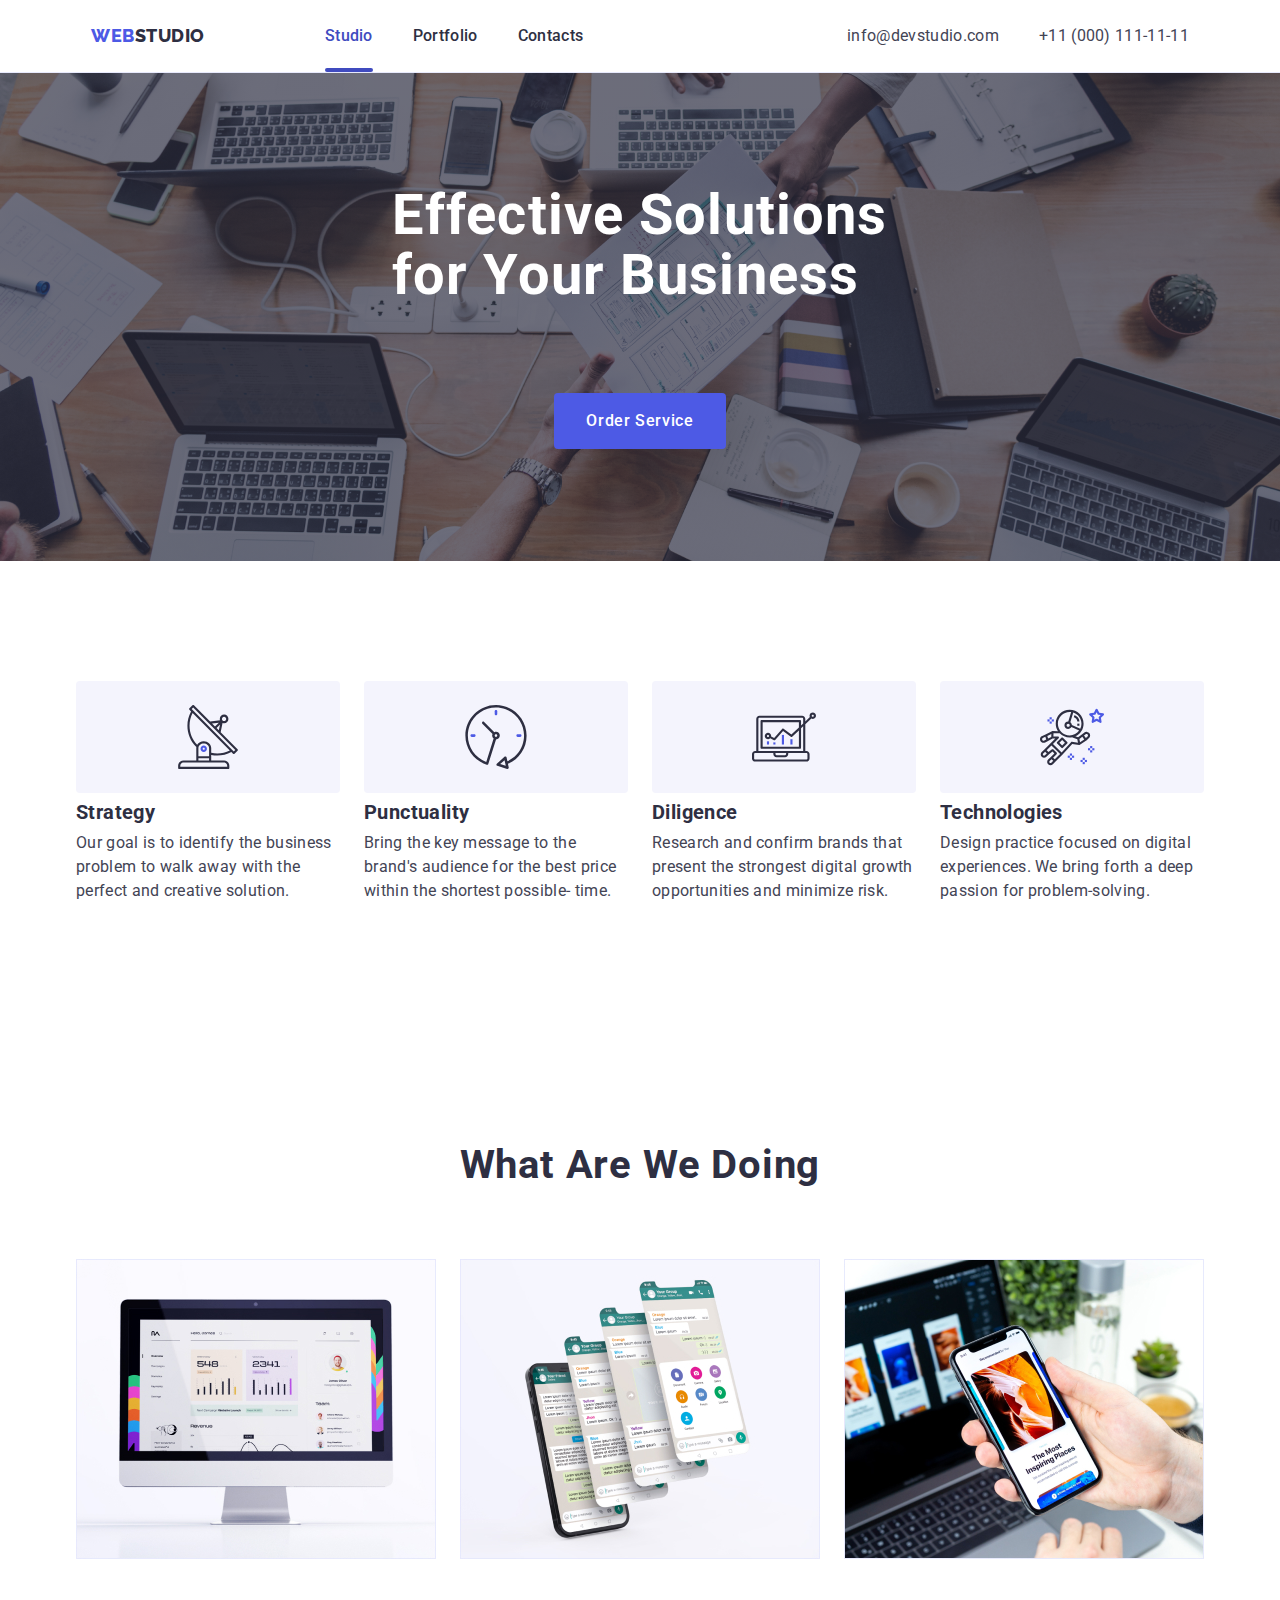
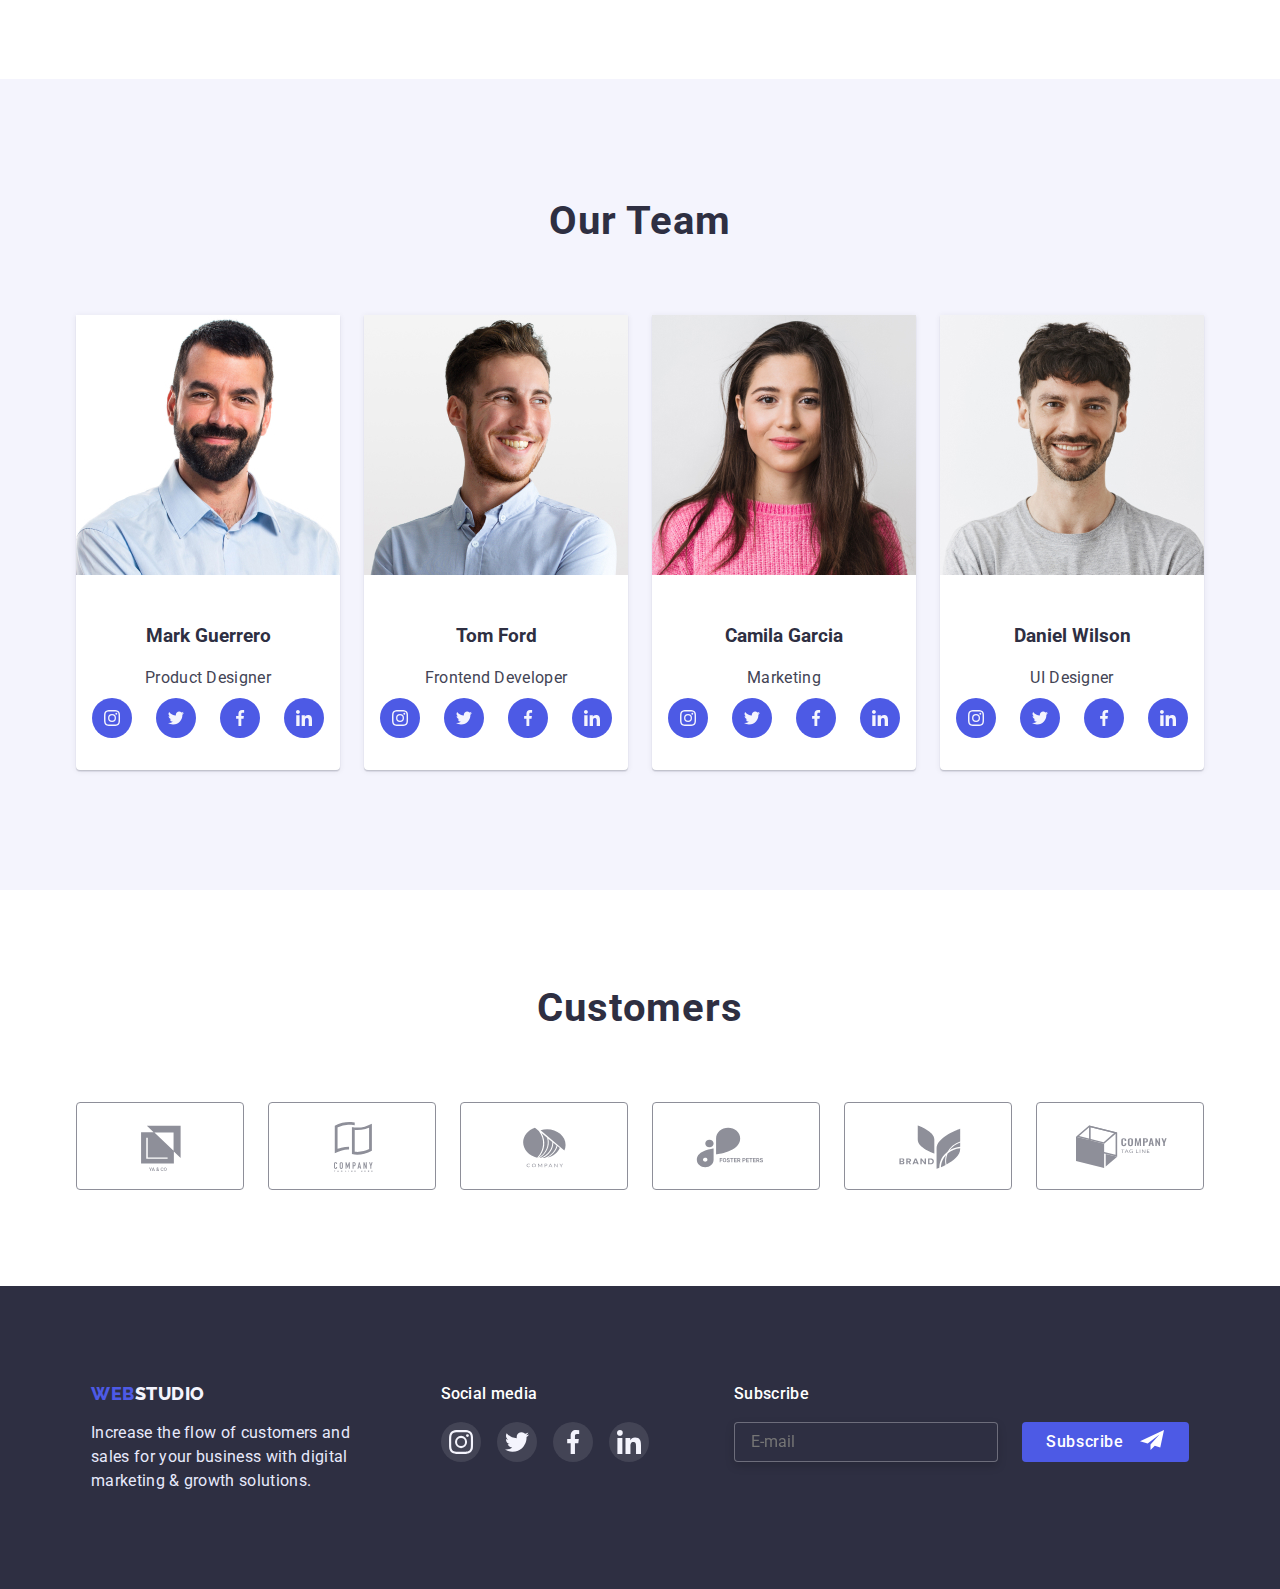
==== commit 1ff0c59d: "Update index.html" ====
--- a/index.html
+++ b/index.html
@@ -353,7 +353,7 @@
                 <li class="list mobile-list"><a class="link mobile-menu-list" href="./portfolio.html">Portfolio</a></li>
                 <li class="list mobile-list"><a class="link mobile-menu-list" href="">Contacts</a></li>
             </ul>
-            <address>
+            <address class="address-contacts">
                 <ul class="list-filters-contacts">
                     <li class="list"><a class="link mobile-phone-number" href="tel:+110001111111">+11 (000)
                             111-11-11</a></li>
--- a/css/style.css
+++ b/css/style.css
@@ -7,11 +7,7 @@
 html {
 }
 
-*,
-*::before,
-*::after {
-  box-sizing: inherit;
-}
+
 
 
 .list {
@@ -220,10 +216,7 @@
   flex-direction: row;
   padding: 0px;
 }
-.button:hover,
-.button:focus{
-  background-color: var(--accent-color);
-}
+
 .list-button .list-item-filter {
   margin-left: 24px;
 }
@@ -231,14 +224,7 @@
   margin-left: 0px;
 }
 
-.button-filters:hover,
-.button-filters:focus {
-  color: var(--main-color);
-  background: var(--accent-color);
-  box-shadow: 0px 3px 1px rgba(0, 0, 0, 0.1), 0px 2px 1px rgba(0, 0, 0, 0.08),
-    0px 2px 2px rgba(0, 0, 0, 0.12);
-    
-}
+
 .button-modal{
   display: flex;
   cursor: pointer;
@@ -650,16 +636,17 @@
 fill 250ms cubic-bezier(0.4, 0, 0.2, 1) ;
 }
 
-.icon:hover, :focus{
-
-  border-color: var(--accent-color);
-  fill: var(--accent-color);
-}
+
 .icon-media {
   width: 40px;
   height: 40px;
   fill: #4d5ae5;
   transition: fill 250ms cubic-bezier(0.4, 0, 0.2, 1);
+}
+.icon:hover, .icon:focus{
+
+  border-color: var(--accent-color);
+  fill: var(--accent-color);
 }
 .icon-media:hover,
 .icon-media:focus {
@@ -801,7 +788,6 @@
 margin-left: 16px;
 } */
 
-
 @media screen and (max-width:767px) {
 
   .menu-list{
@@ -817,7 +803,7 @@
   padding-left: 16px;
   padding-right: 16px;
   align-items: center;
-  width: 398px;
+  max-width: 398px;
   margin-left: auto;
   margin-right: auto;
 }
@@ -892,6 +878,15 @@
 }
 .conteiner-mobile{
   padding: 40px;
+  display: flex;
+  flex-wrap: wrap;
+
+  height: 100%;
+}
+.address-contacts{
+  margin-top: auto;
+  height: 192px;
+
 }
 .mobile-phone-number{
   font-style: normal;
@@ -914,7 +909,6 @@
 .list-filters-contacts{
   margin: 0;
   padding: 0;
-  margin-top: 284px;
 }
 
 .icon-media {
@@ -923,9 +917,9 @@
   fill: #4d5ae5;
   transition: fill 250ms cubic-bezier(0.4, 0, 0.2, 1);
 }
-.icon-media{
-  fill: var(--accent-color);
-}
+
+
+
 
 .social-media-mobile {
   display: flex;
@@ -936,13 +930,17 @@
   
 }
 }
-/* Min-width 300px */
-@media screen and (min-width:300px){
+
+/* Min-width 300px                            sdasdasda*/
+
   .conteiner-title {
     border-right: 1px solid #e7e9fc;
     border-left: 1px solid #e7e9fc;
     border-bottom: 1px solid #e7e9fc;
     padding: 16px 32px;
+  }
+  .list-item-filter:not(:last-child){
+    margin-right: 24px;
   }
   .list-photo-item{
   display: flex;
@@ -971,14 +969,22 @@
     transform: translateX(0);
   }
   .list-item{
-  
-width: 396px;
-  }
+    max-width: 396px;
+  }
+  .icon:hover,
+ .icon:focus{
+  border-color: var(--accent-color);
+  fill: var(--accent-color);
+}
+.icon-media:hover,
+.icon-media:focus {
+  fill: var(--accent-color);
+}
   .overlay{
     position: absolute;
     content: "";
   
-   top: 0;
+    top: 0;
     left: 0;
     width: 100%;
     height: 100%;
@@ -995,7 +1001,7 @@
   margin-top: 24px;
   margin-left: auto;
   margin-right: auto;
-  width: 296px;
+  max-width: 296px;
   }
   
   .title-item {
@@ -1016,7 +1022,6 @@
     margin-right: auto;
     padding-right: 16px;
     padding-left: 16px;
-  width: 398px;
   }
   .button-filters {
     font-weight: 500;
@@ -1043,22 +1048,24 @@
     flex-direction: row;
     flex-wrap: wrap;
     padding: 0px;
-    column-gap: 24px;
     row-gap: 16px;
   }
-  .list-button:nth-child(n+4){
-    
-  }
+
 
   .footer-section{
     padding-top: 96px;
     padding-bottom: 96px;
-  
+    margin-left: auto;
+    margin-right: auto;
+ 
     background-color: var(--link-color);
   }
   .footer{
-    padding-left: 16px;
-  padding-right:  16px;
+ padding-left: 16px;
+ padding-right: 16px;
+    max-width: 425px;
+    margin-left: auto;
+    margin-right: auto;
   }
   .form-footer-subscribe{
     display: flex;
@@ -1066,7 +1073,6 @@
 justify-content: center;
  }
 .footer-subscribe{
-
 font-style: normal;
 font-weight: 500;
 font-size: 16px;
@@ -1080,13 +1086,11 @@
 align-items: center;
 }
 .mail-field{
-  height: 22px;
   padding: 8px 16px ;
   border: 1px solid rgba(255, 255, 255, 0.3);
   filter: drop-shadow(0px 4px 4px rgba(0, 0, 0, 0.15));
   border-radius: 4px;
   background-color: var(--link-color);
-  margin-top: 16px;
   
 }
 
@@ -1095,7 +1099,7 @@
 font-size: 16px;
 line-height: 1.5;
   letter-spacing: 0.04em;
-width: 117px;
+width: 167px;
 display: inline-flex;
   cursor: pointer;
   color: #ffffff;
@@ -1112,13 +1116,26 @@
 .button-subscribe:focus{
   background-color: var(--accent-color);
 }
+.button:hover,
+.button:focus{
+  background-color: var(--accent-color);
+}
+.button-filters:hover,
+.button-filters:focus {
+  color: var(--main-color);
+  background: var(--accent-color);
+  box-shadow: 0px 3px 1px rgba(0, 0, 0, 0.1), 0px 2px 1px rgba(0, 0, 0, 0.08),
+    0px 2px 2px rgba(0, 0, 0, 0.12);
+    
+}
 .button-subscribe::after{
   content: "";
-  display: inline-block;
+  display: flex;
   width: 24px;
   height: 24px;
   background-image: url(../images/social-media/send.svg);
   background-repeat: no-repeat;
+  align-items: center;
 margin-left: 16px;
 } 
   .list-footer {
@@ -1142,7 +1159,7 @@
     background-color: #31d0aa;
   }
 .conteiner-footer{
-  
+
  display: flex;
  flex-direction: column;
 justify-content: center;
@@ -1153,7 +1170,7 @@
     letter-spacing: 0.02em;
     color: #e7e9fc;
     margin: 0;
-    width: 268px;
+    width: 264px;
     text-align: center;
     margin: 0 auto;
   }
@@ -1189,18 +1206,24 @@
   margin-right: auto;
   padding-left: 15px;
   padding-right: 15px;
-}
+  
+}
+
 .page-customers{
   padding-top: 96px;
   padding-bottom: 96px;
 }
+
+.link-icon{
+  max-width: 108px;
+  height: 54px;
+}
 .icon {
   border: 1px solid #8e8f99;
   border-radius: 4px;
-  padding: 16px 32px;
+  padding: 16px 40px;
   fill: #8e8f99;
-  width: 102px;
-  height: 54px;
+  
 transition: border-color 250ms cubic-bezier(0.4, 0, 0.2, 1),
 fill 250ms cubic-bezier(0.4, 0, 0.2, 1) ;
 }
@@ -1265,9 +1288,9 @@
 
   row-gap: 72px;
   }
-  .conteiner-first-section{
-padding-top: 96px;
-padding-bottom: 96px;
+  .page-first-section{
+margin-top: 96px;
+margin-bottom: 96px;
   }
   .hero {
 padding-top: 112px;
@@ -1282,7 +1305,7 @@
         rgba(46, 47, 66, 0.7),
         rgba(46, 47, 66, 0.7)
       ),
-      url(../images/mobile/people-office-mobile.jpg);
+      url(../images/mobile-people-office.jpg);
     background-repeat: no-repeat;
     background-size: cover;
     background-position: 50% 50%;
@@ -1291,13 +1314,13 @@
   
   .hero-title {
     font-size: 36px;
-    line-height: 40px;
-    text-align: center;
+    line-height: 1.1;
+    text-align: start;
     letter-spacing: 0.02em;
-    text-transform: capitalize;
-    width: 318px;
+    width: 320px;
     color: #FFFFFF;
     margin: 0 auto;
+    
   }
   .button {
     font-family: "Roboto";
@@ -1361,8 +1384,7 @@
   .button-modal{
     display: flex;
     cursor: pointer;
-    height: 22px;
-    width: 12px;
+  
     border-radius: 50%;
     border: 0;
     justify-content: end;
@@ -1370,7 +1392,7 @@
   background-image: url(../images/close-black.svg);
   background-position: center;
   background-repeat: no-repeat;
-  
+  padding: 12px;
   transition: 
   background-image 250ms cubic-bezier(0.4, 0, 0.2, 1),
   background-color 250ms cubic-bezier(0.4, 0, 0.2, 1);
@@ -1393,12 +1415,12 @@
     background: #4d5ae5;
     color: #ffffff;
   
-    min-width: 110px;
+    width: 168px;
     border-color: #4d5ae5;
     text-align: center;
     padding: 16px 32px;
     box-shadow: 0px 4px 4px rgba(0, 0, 0, 0.15);
-  border-radius: 4px;
+
   justify-content: center;
   transition: background-color 250ms cubic-bezier(0.4, 0, 0.2, 1);
   }
@@ -1590,8 +1612,7 @@
     color:#4D5AE5;
     margin-left: 5px;
   }
-  .title-position{
-  }
+  
   .title-item-position {
 
     font-size: 36px;
@@ -1615,24 +1636,47 @@
     display: flex;
     flex-wrap: wrap;
     row-gap: 72px;
-
+justify-content: center;
   }
   
     .conteiner-first-section {
       margin-left: auto;
       margin-right: auto;
-      padding-left: 15px;
-      padding-right: 15px;
-      width: 398px;
+      padding-left: 16px;
+      padding-right: 16px;
+ 
     }
-
-  }
-  
-
-
+.conteiner-last-section{
+  
+  margin-left: auto;
+      margin-right: auto;
+      padding-left: 16px;
+      padding-right: 16px;
+}
+.address-contacts{
+
+}
+  
+ 
+@media screen and (min-width:480px) {
+  .conteiner-filter{
+    max-width: 398px;
+  }
+  .conteiner-last-section{
+    max-width: 398px;
+  }
+  .conteiner-first-section{
+    max-width: 425px;
+  }
+  .conteiner-customers{
+    max-width: 426px;
+  }
+}
+
+/* Min-width 768px                             dfdfdfdf */
 @media screen and ( min-width:768px){
   .conteiner-filter{
-    width: 738px;
+    max-width: 768px;
   }
   .page-filter {
  margin-top: 64px;
@@ -1647,9 +1691,11 @@
     column-gap: 24px;
     row-gap: 72px;
   }
-  
+  .title-footer{
+    justify-content: start;
+  }
   .list-item{
-    width: 356px;
+    max-width: 356px;
   }
   .footer{
     display: flex;
@@ -1657,13 +1703,13 @@
     row-gap: 72px;
     column-gap: 24px;
     flex-wrap: wrap;
-    padding-left: 108px;
-    padding-right: 108px;
+    max-width: 768px;
   }
   .mail-field{
-    width: 232px;
+    width: 264px;
   }
   .button-subscribe{
+    margin-top: 0;
     margin-left: 24px;
   }
   .conteiner-footer{
@@ -1684,6 +1730,11 @@
   .footer-subtitle{
     margin: 0;
     text-align: start;
+  }
+  .footer{
+    margin-left: auto;
+    margin-right: auto;
+    max-width: 552px;
   }
 .list-customers{
   column-gap: 24px;
@@ -1697,18 +1748,20 @@
     column-gap: 24px;
   }
   .title-position{
-    width: 356px;
+    max-width: 356px;
   }
   .hero-title{
+    font-size:56px ;
+    line-height: 1;
     margin: 0px auto;
-    width: 494px;
+    width: 496px;
   }
 .page-hero{
   background-image:linear-gradient(
     rgba(46, 47, 66, 0.7),
     rgba(46, 47, 66, 0.7)
   ),
-  url(../images/tablet/people-office-tablet.jpg);
+  url(../images/tablet-people-office.jpg);
 }
   
   .mobile-menu{
@@ -1738,9 +1791,10 @@
 
   align-items: center;
 }
+
 .phone-number {
   font-style: normal;
-  font-size: 16px;
+  font-size: 12px;
   line-height: 1.5;
   letter-spacing: 0.02em;
   color: var(--text-color);
@@ -1758,7 +1812,7 @@
 }
 .mail-post {
   font-style: normal;
-  font-size: 16px;
+  font-size: 12px;
   line-height: 1.5;
   letter-spacing: 0.02em;
   color: var(--text-color);
@@ -1773,10 +1827,16 @@
   padding-left: 15px;
   padding-right: 15px;
 align-items: center;
-width: 738px;
+max-width: 738px;
 }
 .conteiner-first-section{
-  width: 738px;
+  max-width: 768px;
+}
+.conteiner-customers{
+  max-width: 768px;
+}
+.conteiner-last-section{
+  max-width: 768px;
 }
 .menu-list{
   gap: 40px;
@@ -1798,7 +1858,7 @@
 background-color: var(--accent-color);
 }
 .list-workers{
-  width: 264px;
+  max-width: 264px;
 }
 .list-position-last-section{
   column-gap: 24px;
@@ -1809,15 +1869,47 @@
     height: 40px;
     fill: #4d5ae5;
 }
+.link-icon{
+  width: 102px;
+  height: 54px;
+}
+.icon{
+  padding: 16px 32px;
+}
+}
+@media screen and (min-device-pixel-ratio: 2) and (min-width:768px),
+screen and (min-resolution: 192dpi) and (min-width:768px),
+screen and (min-resolution:2dppx) and (min-width:768px) {
+  .page-hero{
+    background-image: linear-gradient(
+        rgba(46, 47, 66, 0.7),
+        rgba(46, 47, 66, 0.7)
+      ),
+      url(../images/tablet-people-office@2x.jpg);
+  }
 }
 @media  screen and (max-width:1157px) {
   .page-section{
     display: none;
   }
-}
+}/* Min-width */
 @media screen and (min-width:1158px) { 
+  .mail-post{
+    font-size: 16px;
+  }
+  .phone-number{
+    font-size: 16px;
+  }
   .conteiner-filter{
-    width: 1128px;
+    max-width: 1158px;
+  }
+  .page-section{
+    padding-top: 120px;
+    padding-bottom: 120px;
+  }
+  .page-last-section{
+    padding-top: 120px;
+    padding-bottom: 120px;
   }
   .page-filter{
     margin-top: 96px;
@@ -1829,8 +1921,11 @@
   .list-photo-item{
 row-gap: 48px;    
   }
+  .list-customers{
+    flex-wrap: nowrap;
+  }
   .footer {
-    width: 1128px;
+    max-width: 1128px;
     padding-left: 15px;
     padding-right: 15px;
     margin-right: auto;
@@ -1866,9 +1961,13 @@
     background-image: url(../images/astronaut.svg);
   }
 .conteiner{
-  width: 1128px;
-}
-
+  max-width: 1128px;
+}
+.conteiner-last-section{
+  max-width: 1158px;
+  padding-left: 15px;
+  padding-right: 15px;
+}
 
   .list-number{
     display: flex;
@@ -1883,15 +1982,22 @@
       rgba(46, 47, 66, 0.7),
       rgba(46, 47, 66, 0.7)
     ),
-    url(../images/people-office.jpg);
+    url(../images/desktop-people-office.jpg);
     background-size: auto, 1440px 600px, cover;
   }
 .hero-title{
   font-size: 56px;
   line-height: 60px;
+
 }
 .conteiner-first-section{
-  width: 1128px;
+  max-width: 1158px;
+  padding-left: 15px;
+  padding-right: 15px;
+}
+.page-first-section{
+  margin-top: 120px;
+  margin-bottom: 120px;
 }
 .title {
   font-size: 40px;
@@ -1903,23 +2009,36 @@
   text-align: center;
   margin-bottom: 72px;
 }
+
 .page-section {
-  padding-top: 60px;
+  padding-top: 120px;
   padding-bottom: 120px;
 }.conteiner-section {
-  width: 1128px;
+  max-width: 1158px;
   margin-left: auto;
   margin-right: auto;
   padding-left: 15px;
   padding-right: 15px;
 }
-}
-
-
-
-
-
-
+.footer{
+  max-width: 1128px;
+}
+.conteiner-customers{
+  max-width: 1158px;
+  
+}
+}
+@media screen and (min-device-pixel-ratio: 2) and (min-width:1158px),
+screen and (min-resolution: 192dpi) and (min-width:1158px),
+screen and (min-resolution:2dppx) and (min-width:1158px) {
+  .page-hero{
+    background-image: linear-gradient(
+        rgba(46, 47, 66, 0.7),
+        rgba(46, 47, 66, 0.7)
+      ),
+      url(../images/desktop-people-office@2x.jpg);
+  }
+}
 
 
 
